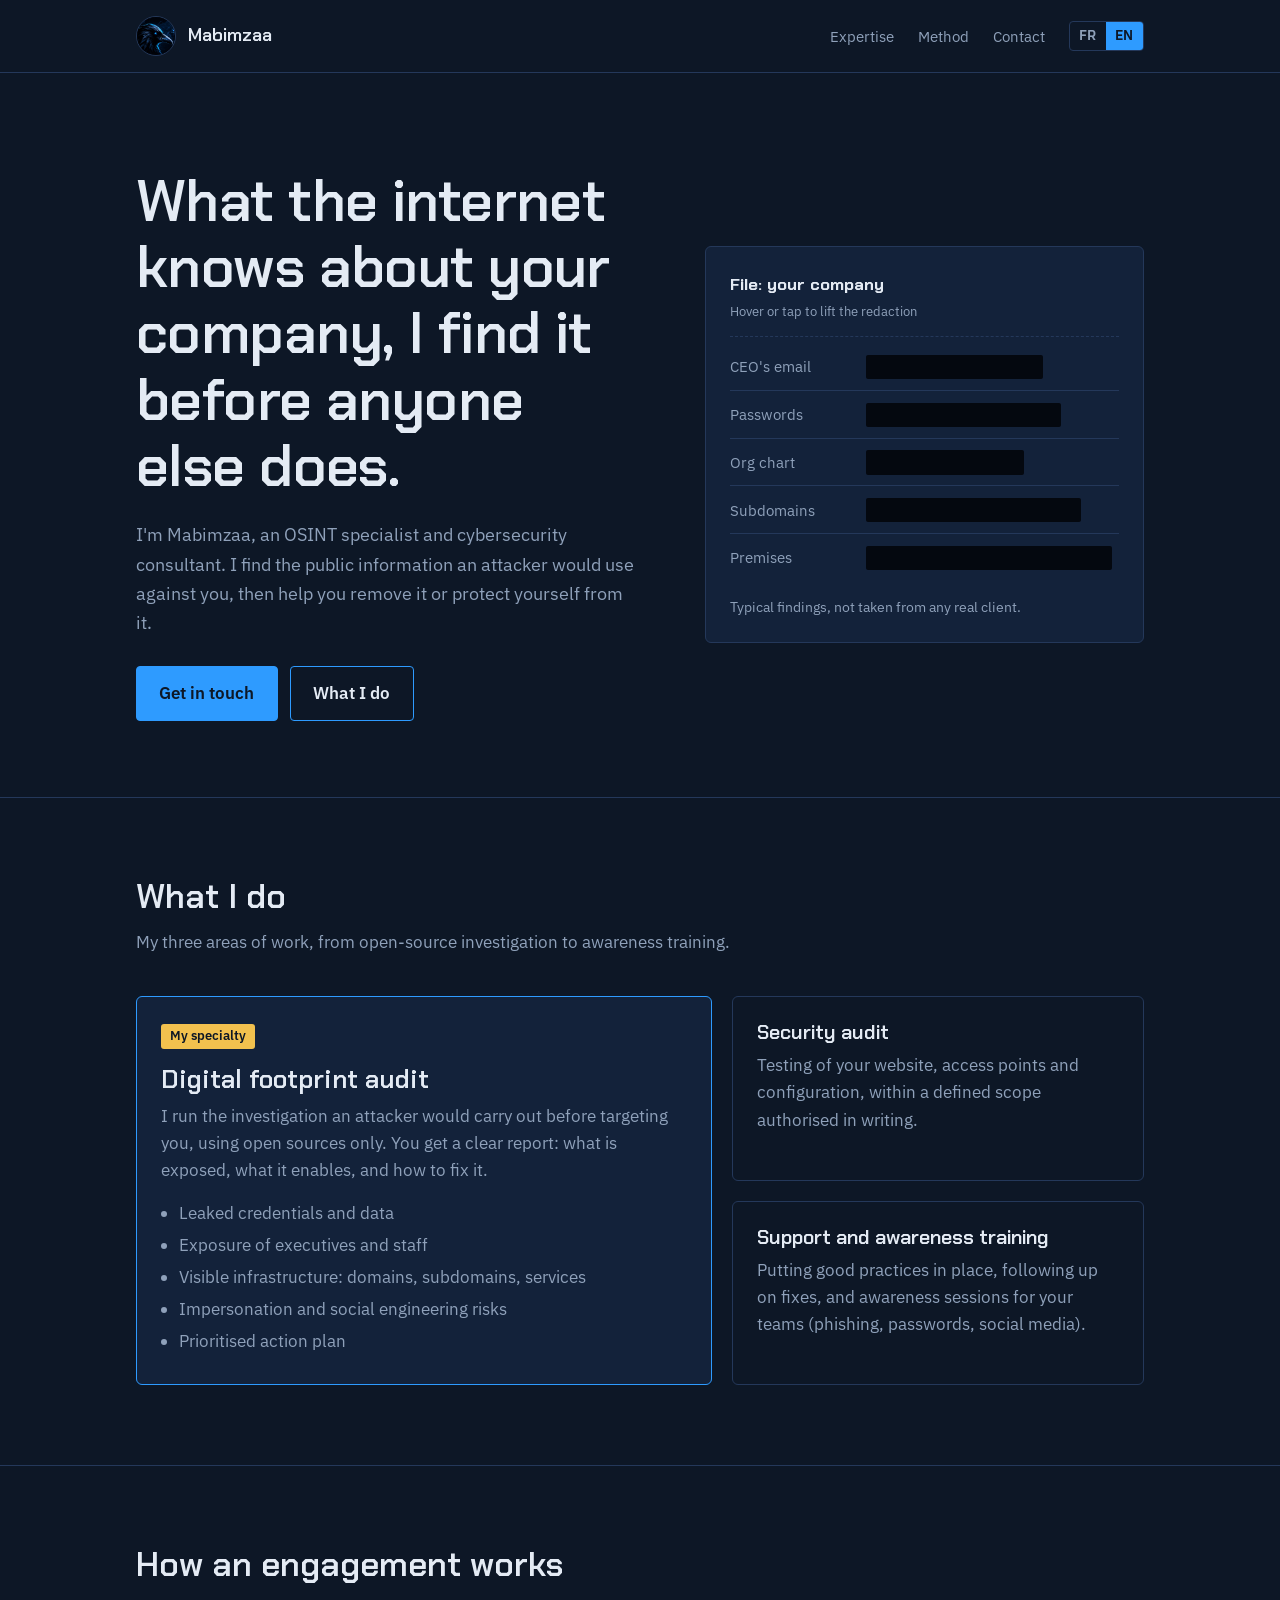
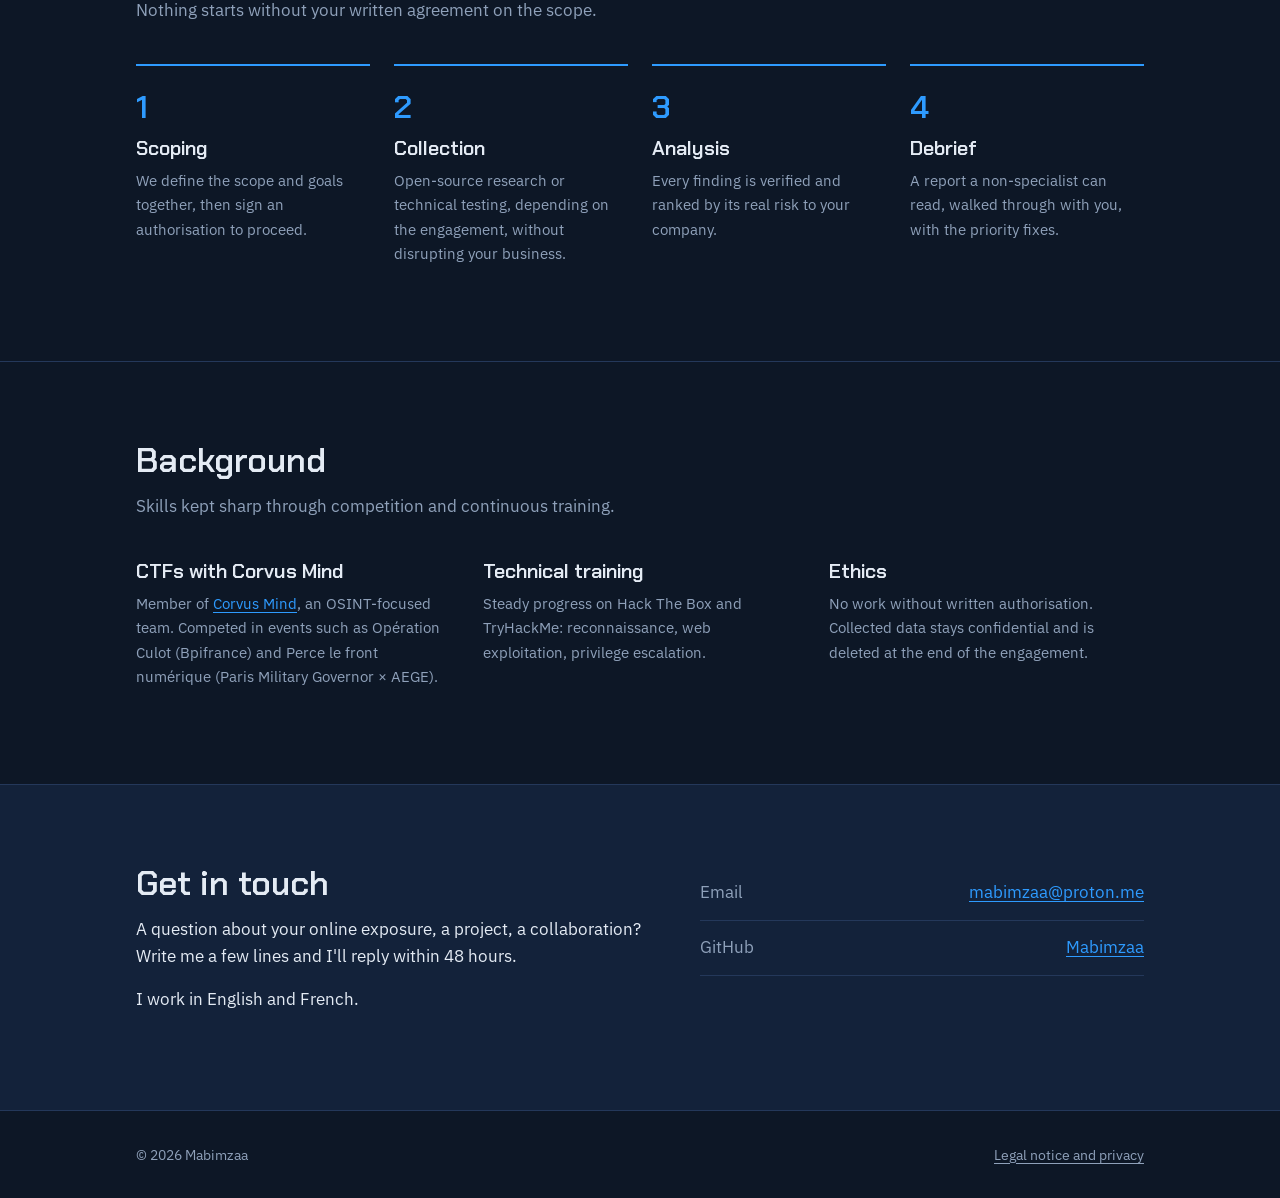
==== en/index.html @ 9abc3581 "Première version du site" ====
<!doctype html>
<html lang="en">
<head>
  <meta charset="utf-8">
  <meta name="viewport" content="width=device-width, initial-scale=1">
  <title>Mabimzaa · OSINT and security audits</title>
  <meta name="description" content="OSINT specialist and cybersecurity consultant: digital footprint audits, security audits and support for small businesses and independent professionals.">

  <link rel="alternate" hreflang="fr" href="https://mabimzaa.github.io/">
  <link rel="alternate" hreflang="en" href="https://mabimzaa.github.io/en/">
  <link rel="alternate" hreflang="x-default" href="https://mabimzaa.github.io/en/">
  <link rel="canonical" href="https://mabimzaa.github.io/en/">

  <meta property="og:title" content="Mabimzaa · OSINT and security audits">
  <meta property="og:description" content="What the internet knows about your company, I find it before anyone else does.">
  <meta property="og:type" content="website">
  <meta property="og:url" content="https://mabimzaa.github.io/en/">
  <meta property="og:image" content="https://mabimzaa.github.io/assets/avatar.jpg">

  <link rel="icon" href="../assets/avatar.jpg">
  <link rel="preconnect" href="https://fonts.googleapis.com">
  <link rel="preconnect" href="https://fonts.gstatic.com" crossorigin>
  <link href="https://fonts.googleapis.com/css2?family=Chakra+Petch:wght@500;600&family=IBM+Plex+Sans:wght@400;500;600&display=swap" rel="stylesheet">
  <link rel="stylesheet" href="../assets/style.css">
</head>
<body>
  <a class="skip" href="#content">Skip to content</a>

  <header class="site-header">
    <div class="wrap">
      <a class="brand" href="./">
        <img src="../assets/avatar.jpg" alt="" width="40" height="40">
        Mabimzaa
      </a>
      <nav class="nav" aria-label="Main navigation">
        <a class="nav-link" href="#services">Expertise</a>
        <a class="nav-link" href="#method">Method</a>
        <a class="nav-link" href="#contact">Contact</a>
        <div class="lang" aria-label="Language">
          <a href="../" hreflang="fr" lang="fr">FR</a>
          <span aria-current="true">EN</span>
        </div>
      </nav>
    </div>
  </header>

  <main id="content">

    <!-- HERO -->
    <section class="hero">
      <div class="wrap">
        <div>
          <h1>What the internet knows about your company, I find it before anyone else does.</h1>
          <p class="lead">I'm Mabimzaa, an OSINT specialist and cybersecurity consultant. I find the public information an attacker would use against you, then help you remove it or protect yourself from it.</p>
          <div class="actions">
            <a class="btn btn-primary" href="#contact">Get in touch</a>
            <a class="btn btn-ghost" href="#services">What I do</a>
          </div>
        </div>

        <aside class="dossier" aria-label="Sample audit findings">
          <div class="dossier-head">
            <strong>File: your company</strong>
            <small>Hover or tap to lift the redaction</small>
          </div>
          <ul>
            <li>
              <span class="k">CEO's email</span>
              <button class="redact" type="button" aria-expanded="false">Listed in an old directory</button>
            </li>
            <li>
              <span class="k">Passwords</span>
              <button class="redact" type="button" aria-expanded="false">Found in 2 public breaches</button>
            </li>
            <li>
              <span class="k">Org chart</span>
              <button class="redact" type="button" aria-expanded="false">Rebuilt from LinkedIn</button>
            </li>
            <li>
              <span class="k">Subdomains</span>
              <button class="redact" type="button" aria-expanded="false">A forgotten test site still online</button>
            </li>
            <li>
              <span class="k">Premises</span>
              <button class="redact" type="button" aria-expanded="false">Badge photographed on Instagram</button>
            </li>
          </ul>
          <p class="dossier-note">Typical findings, not taken from any real client.</p>
        </aside>
      </div>
    </section>

    <!-- SERVICES -->
    <section class="section" id="services">
      <div class="wrap">
        <h2>What I do</h2>
        <p class="section-intro">My three areas of work, from open-source investigation to awareness training.</p>

        <div class="services">
          <article class="service service-main">
            <span class="tag">My specialty</span>
            <h3>Digital footprint audit</h3>
            <p>I run the investigation an attacker would carry out before targeting you, using open sources only. You get a clear report: what is exposed, what it enables, and how to fix it.</p>
            <ul>
              <li>Leaked credentials and data</li>
              <li>Exposure of executives and staff</li>
              <li>Visible infrastructure: domains, subdomains, services</li>
              <li>Impersonation and social engineering risks</li>
              <li>Prioritised action plan</li>
            </ul>
          </article>

          <article class="service">
            <h3>Security audit</h3>
            <p>Testing of your website, access points and configuration, within a defined scope authorised in writing.</p>
          </article>

          <article class="service">
            <h3>Support and awareness training</h3>
            <p>Putting good practices in place, following up on fixes, and awareness sessions for your teams (phishing, passwords, social media).</p>
          </article>
        </div>
      </div>
    </section>

    <!-- METHOD -->
    <section class="section" id="method">
      <div class="wrap">
        <h2>How an engagement works</h2>
        <p class="section-intro">Nothing starts without your written agreement on the scope.</p>

        <ol class="steps">
          <li>
            <h3>Scoping</h3>
            <p>We define the scope and goals together, then sign an authorisation to proceed.</p>
          </li>
          <li>
            <h3>Collection</h3>
            <p>Open-source research or technical testing, depending on the engagement, without disrupting your business.</p>
          </li>
          <li>
            <h3>Analysis</h3>
            <p>Every finding is verified and ranked by its real risk to your company.</p>
          </li>
          <li>
            <h3>Debrief</h3>
            <p>A report a non-specialist can read, walked through with you, with the priority fixes.</p>
          </li>
        </ol>
      </div>
    </section>

    <!-- BACKGROUND -->
    <section class="section" id="background">
      <div class="wrap">
        <h2>Background</h2>
        <p class="section-intro">Skills kept sharp through competition and continuous training.</p>

        <div class="track">
          <div>
            <h3>CTFs with Corvus Mind</h3>
            <p>Member of <a href="https://shsh-commits.github.io/corvusmind/">Corvus Mind</a>, an OSINT-focused team. Competed in events such as Opération Culot (Bpifrance) and Perce le front numérique (Paris Military Governor × AEGE).</p>
          </div>
          <div>
            <h3>Technical training</h3>
            <p>Steady progress on Hack The Box and TryHackMe: reconnaissance, web exploitation, privilege escalation.</p>
          </div>
          <div>
            <h3>Ethics</h3>
            <p>No work without written authorisation. Collected data stays confidential and is deleted at the end of the engagement.</p>
          </div>
        </div>
      </div>
    </section>

    <!-- CONTACT -->
    <section class="section contact" id="contact">
      <div class="wrap">
        <div>
          <h2>Get in touch</h2>
          <p>A question about your online exposure, a project, a collaboration? Write me a few lines and I'll reply within 48 hours.</p>
          <p>I work in English and French.</p>
        </div>
        <ul class="contact-list">
          <li><span>Email</span> <a href="mailto:mabimzaa@proton.me">mabimzaa@proton.me</a></li>
          <li><span>GitHub</span> <a href="https://github.com/Mabimzaa">Mabimzaa</a></li>
        </ul>
      </div>
    </section>

  </main>

  <footer class="site-footer">
    <div class="wrap">
      <span>© <span id="year">2026</span> Mabimzaa</span>
      <a href="legal.html">Legal notice and privacy</a>
    </div>
  </footer>

  <script src="../assets/main.js"></script>
</body>
</html>
---- assets/style.css ----
/* ==========================================================
   Mabimzaa — site perso OSINT & cybersécurité
   Palette reprise de l'avatar (bleu nuit + bleu électrique)
   + un jaune "surligneur" pour ce qui a été trouvé.
   ========================================================== */

:root {
  --ink: #0d1726;          /* fond principal, bleu nuit */
  --ink-2: #13223a;        /* panneaux */
  --line: #24385a;         /* traits, bordures */
  --text: #e4ebf4;         /* texte principal */
  --muted: #8fa1ba;        /* texte secondaire */
  --signal: #2e9bff;       /* bleu électrique (œil du corbeau) */
  --found: #f2c14e;        /* surligneur : ce qui a été trouvé */
  --redact: #04080f;       /* bandes de caviardage */

  --font-display: "Chakra Petch", system-ui, sans-serif;
  --font-body: "IBM Plex Sans", system-ui, sans-serif;

  --wrap: 68rem;
  --gutter: clamp(1rem, 4vw, 2.5rem);
}

*,
*::before,
*::after { box-sizing: border-box; }

html { scroll-behavior: smooth; }

body {
  margin: 0;
  background: var(--ink);
  color: var(--text);
  font-family: var(--font-body);
  font-size: 1.0625rem;
  line-height: 1.6;
  -webkit-font-smoothing: antialiased;
}

img { max-width: 100%; display: block; }

a { color: var(--signal); text-underline-offset: 0.2em; }
a:hover { color: var(--text); }

:focus-visible {
  outline: 2px solid var(--found);
  outline-offset: 3px;
  border-radius: 2px;
}

.skip {
  position: absolute;
  left: -999px;
  top: 0.5rem;
  background: var(--found);
  color: var(--ink);
  padding: 0.5rem 1rem;
  z-index: 10;
}
.skip:focus { left: 0.5rem; }

.wrap {
  max-width: var(--wrap);
  margin: 0 auto;
  padding: 0 var(--gutter);
}

h1, h2, h3 {
  font-family: var(--font-display);
  font-weight: 600;
  line-height: 1.15;
  margin: 0;
}

h2 { font-size: clamp(1.6rem, 3vw, 2.1rem); margin-bottom: 0.75rem; }
h3 { font-size: 1.25rem; margin-bottom: 0.5rem; }

p { margin: 0 0 1rem; max-width: 62ch; }

/* ---------- En-tête ---------- */

.site-header {
  border-bottom: 1px solid var(--line);
}
.site-header .wrap {
  display: flex;
  align-items: center;
  justify-content: space-between;
  gap: 1rem;
  min-height: 4.5rem;
}

.brand {
  display: flex;
  align-items: center;
  gap: 0.75rem;
  color: var(--text);
  text-decoration: none;
  font-family: var(--font-display);
  font-weight: 600;
  font-size: 1.15rem;
}
.brand img {
  width: 2.5rem;
  height: 2.5rem;
  border-radius: 50%;
  object-fit: cover;
  border: 1px solid var(--line);
}

.nav {
  display: flex;
  align-items: center;
  gap: 1.5rem;
  font-size: 0.95rem;
}
.nav a { color: var(--muted); text-decoration: none; }
.nav a:hover { color: var(--text); }

.lang {
  display: flex;
  border: 1px solid var(--line);
  border-radius: 4px;
  overflow: hidden;
}
.lang a,
.lang span {
  padding: 0.2rem 0.6rem;
  font-size: 0.85rem;
  font-weight: 600;
}
.lang span { background: var(--signal); color: var(--ink); }
.lang a { color: var(--muted); }

@media (max-width: 720px) {
  .nav .nav-link { display: none; }
}

/* ---------- Hero ---------- */

.hero {
  padding: clamp(3rem, 8vw, 6rem) 0 clamp(3rem, 6vw, 5rem);
}
.hero .wrap {
  display: grid;
  grid-template-columns: 1.15fr 1fr;
  gap: clamp(2rem, 5vw, 4rem);
  align-items: center;
}

.hero h1 {
  font-size: clamp(2.2rem, 5vw, 3.6rem);
  letter-spacing: -0.01em;
  margin-bottom: 1.25rem;
}

.hero .lead {
  color: var(--muted);
  font-size: 1.15rem;
}

.actions {
  display: flex;
  flex-wrap: wrap;
  gap: 0.75rem;
  margin-top: 1.75rem;
}

.btn {
  display: inline-block;
  padding: 0.8rem 1.4rem;
  border-radius: 4px;
  font-weight: 600;
  text-decoration: none;
  border: 1px solid var(--signal);
}
.btn-primary { background: var(--signal); color: var(--ink); }
.btn-primary:hover { background: var(--text); border-color: var(--text); color: var(--ink); }
.btn-ghost { color: var(--text); }
.btn-ghost:hover { background: var(--ink-2); color: var(--text); }

@media (max-width: 860px) {
  .hero .wrap { grid-template-columns: 1fr; }
}

/* ---------- Le dossier caviardé (élément signature) ---------- */

.dossier {
  background: var(--ink-2);
  border: 1px solid var(--line);
  border-radius: 6px;
  padding: 1.5rem;
  font-size: 0.95rem;
}

.dossier-head {
  display: flex;
  flex-direction: column;
  gap: 0.2rem;
  padding-bottom: 0.9rem;
  margin-bottom: 0.4rem;
  border-bottom: 1px dashed var(--line);
}
.dossier-head strong {
  font-family: var(--font-display);
  font-size: 1.05rem;
}
.dossier-head small { color: var(--muted); }

.dossier ul {
  list-style: none;
  margin: 0;
  padding: 0;
}
.dossier li {
  display: grid;
  grid-template-columns: 0.75fr 1.5fr;
  gap: 1rem;
  align-items: baseline;
  padding: 0.7rem 0;
  border-bottom: 1px solid var(--line);
}
.dossier li:last-child { border-bottom: 0; }
.dossier .k { color: var(--muted); }

/* La bande noire se lève au survol, au focus ou au toucher */
.redact {
  all: unset;
  cursor: pointer;
  position: relative;
  justify-self: start;
  border-radius: 2px;
  color: var(--found);
  line-height: 1.4;
}
.redact::after {
  content: "";
  position: absolute;
  inset: -0.1em -0.25em;
  background: var(--redact);
  border-radius: 2px;
  transform-origin: right;
  transition: transform 0.35s ease;
}
.redact:hover::after,
.redact:focus-visible::after,
.redact.is-open::after {
  transform: scaleX(0);
}
.redact:focus-visible { outline: 2px solid var(--found); outline-offset: 4px; }

.dossier-note {
  margin: 1rem 0 0;
  font-size: 0.85rem;
  color: var(--muted);
}

@media (max-width: 520px) {
  .dossier li { grid-template-columns: 1fr; gap: 0.25rem; }
}

/* ---------- Sections ---------- */

.section {
  padding: clamp(3rem, 7vw, 5rem) 0;
  border-top: 1px solid var(--line);
}
.section-intro { color: var(--muted); margin-bottom: 2.5rem; }

/* Services : l'audit OSINT en vedette, les deux autres à côté */
.services {
  display: grid;
  grid-template-columns: 1.4fr 1fr;
  grid-template-rows: auto auto;
  gap: 1.25rem;
}
.service {
  padding: 1.5rem;
  border: 1px solid var(--line);
  border-radius: 6px;
}
.service ul {
  margin: 0.75rem 0 0;
  padding-left: 1.1rem;
  color: var(--muted);
}
.service li { margin-bottom: 0.3rem; }
.service p { color: var(--muted); }

.service-main {
  grid-row: span 2;
  background: var(--ink-2);
  border-color: var(--signal);
}
.service-main h3 { font-size: 1.6rem; }
.service-main .tag {
  display: inline-block;
  font-size: 0.8rem;
  font-weight: 600;
  color: var(--ink);
  background: var(--found);
  padding: 0.15rem 0.55rem;
  border-radius: 3px;
  margin-bottom: 1rem;
}

@media (max-width: 860px) {
  .services { grid-template-columns: 1fr; }
  .service-main { grid-row: auto; }
}

/* Méthode : une vraie séquence, donc numérotée */
.steps {
  list-style: none;
  margin: 0;
  padding: 0;
  display: grid;
  grid-template-columns: repeat(4, 1fr);
  gap: 1.5rem;
  counter-reset: step;
}
.steps li {
  counter-increment: step;
  border-top: 2px solid var(--signal);
  padding-top: 1rem;
}
.steps li::before {
  content: counter(step);
  font-family: var(--font-display);
  font-size: 2rem;
  font-weight: 600;
  color: var(--signal);
  display: block;
  margin-bottom: 0.25rem;
}
.steps p { color: var(--muted); font-size: 0.95rem; }

@media (max-width: 860px) {
  .steps { grid-template-columns: 1fr 1fr; }
}
@media (max-width: 520px) {
  .steps { grid-template-columns: 1fr; }
}

/* Parcours */
.track {
  display: grid;
  grid-template-columns: repeat(3, 1fr);
  gap: 2rem;
}
.track h3 { color: var(--text); }
.track p { color: var(--muted); font-size: 0.95rem; }

@media (max-width: 860px) {
  .track { grid-template-columns: 1fr; }
}

/* Contact */
.contact {
  background: var(--ink-2);
}
.contact .wrap {
  display: grid;
  grid-template-columns: 1.2fr 1fr;
  gap: 2rem;
  align-items: start;
}
.contact-list {
  list-style: none;
  margin: 0;
  padding: 0;
}
.contact-list li {
  padding: 0.85rem 0;
  border-bottom: 1px solid var(--line);
  display: flex;
  justify-content: space-between;
  gap: 1rem;
  flex-wrap: wrap;
}
.contact-list span { color: var(--muted); }

@media (max-width: 860px) {
  .contact .wrap { grid-template-columns: 1fr; }
}

/* ---------- Pied de page ---------- */

.site-footer {
  border-top: 1px solid var(--line);
  padding: 2rem 0;
  font-size: 0.9rem;
  color: var(--muted);
}
.site-footer .wrap {
  display: flex;
  justify-content: space-between;
  gap: 1rem;
  flex-wrap: wrap;
}
.site-footer a { color: var(--muted); }
.site-footer a:hover { color: var(--text); }

/* ---------- Pages texte (mentions légales) ---------- */

.legal {
  padding: clamp(3rem, 6vw, 4.5rem) 0;
}
.legal h1 { font-size: clamp(2rem, 4vw, 2.6rem); margin-bottom: 2rem; }
.legal h2 { font-size: 1.3rem; margin: 2.25rem 0 0.6rem; }
.legal p, .legal li { color: var(--muted); }
.legal .todo {
  color: var(--found);
  font-weight: 600;
}

/* ---------- Accessibilité ---------- */

@media (prefers-reduced-motion: reduce) {
  html { scroll-behavior: auto; }
  .redact::after { transition: none; }
}
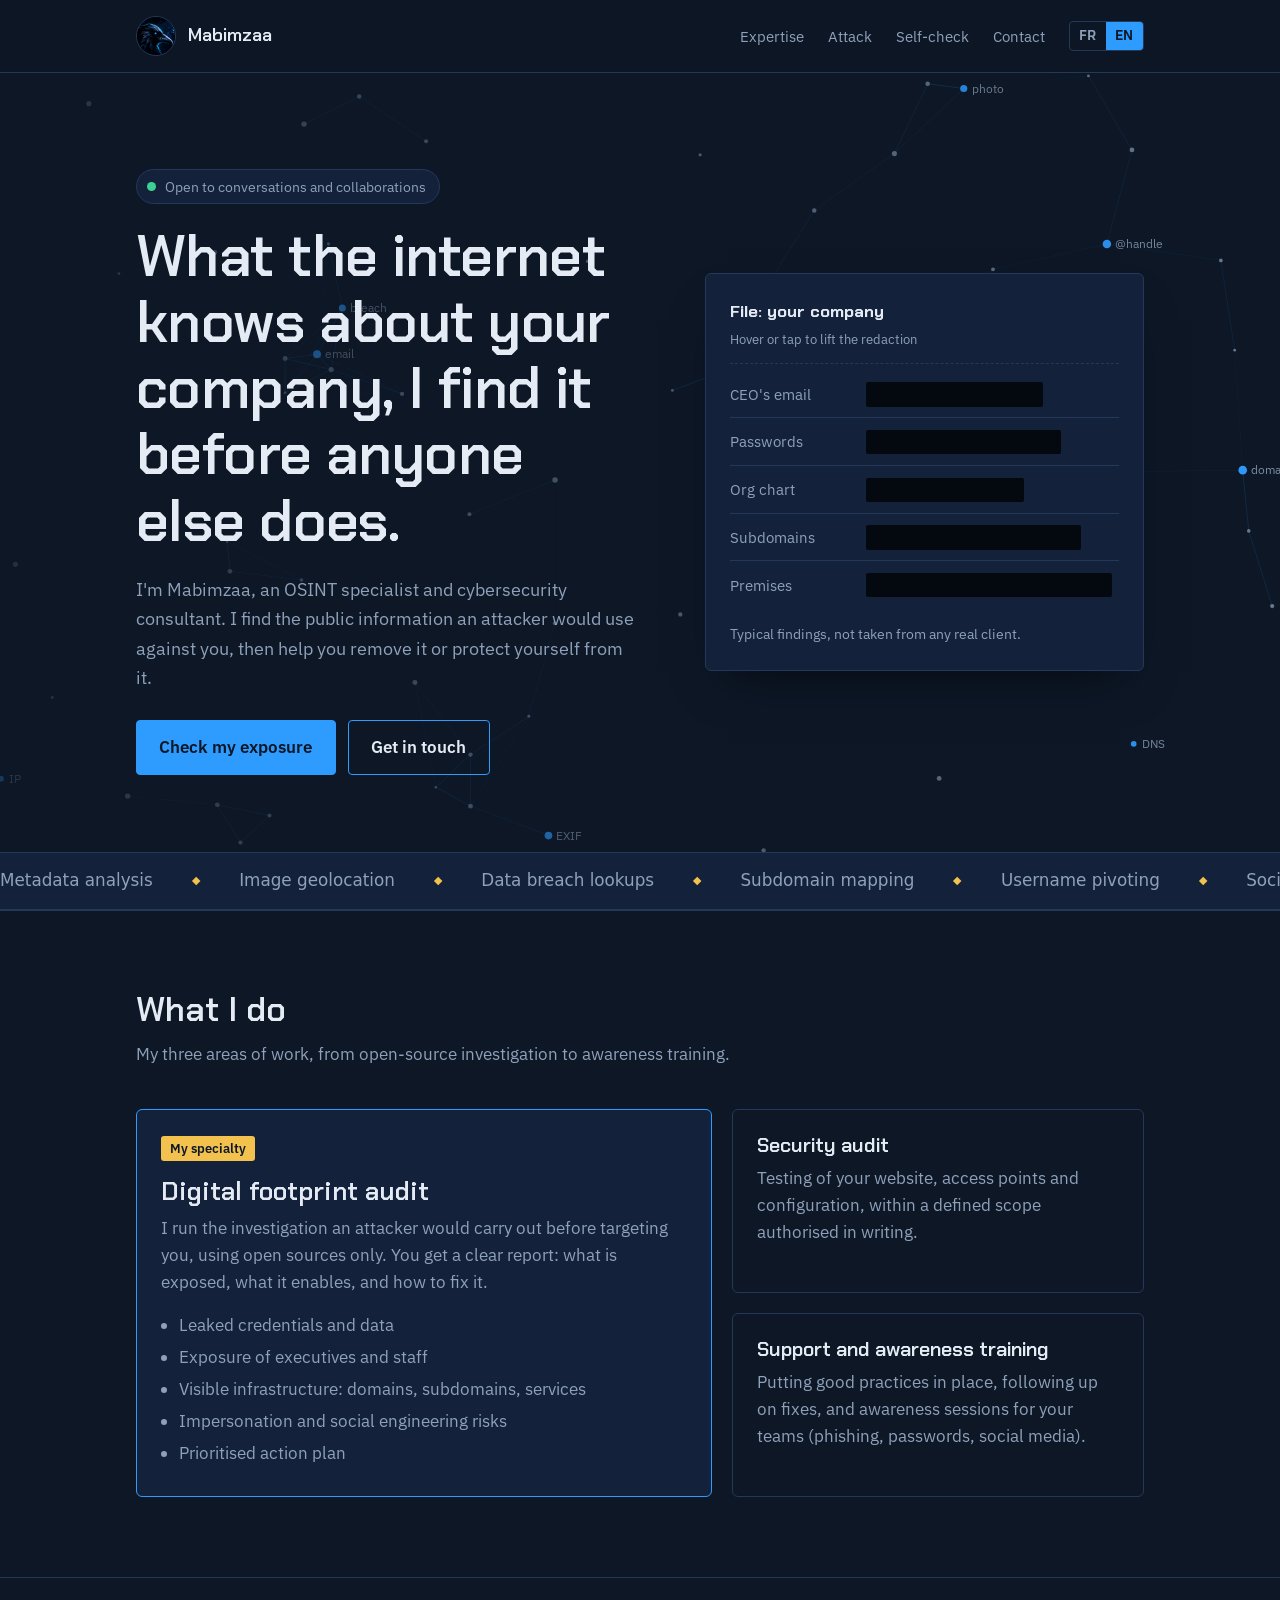
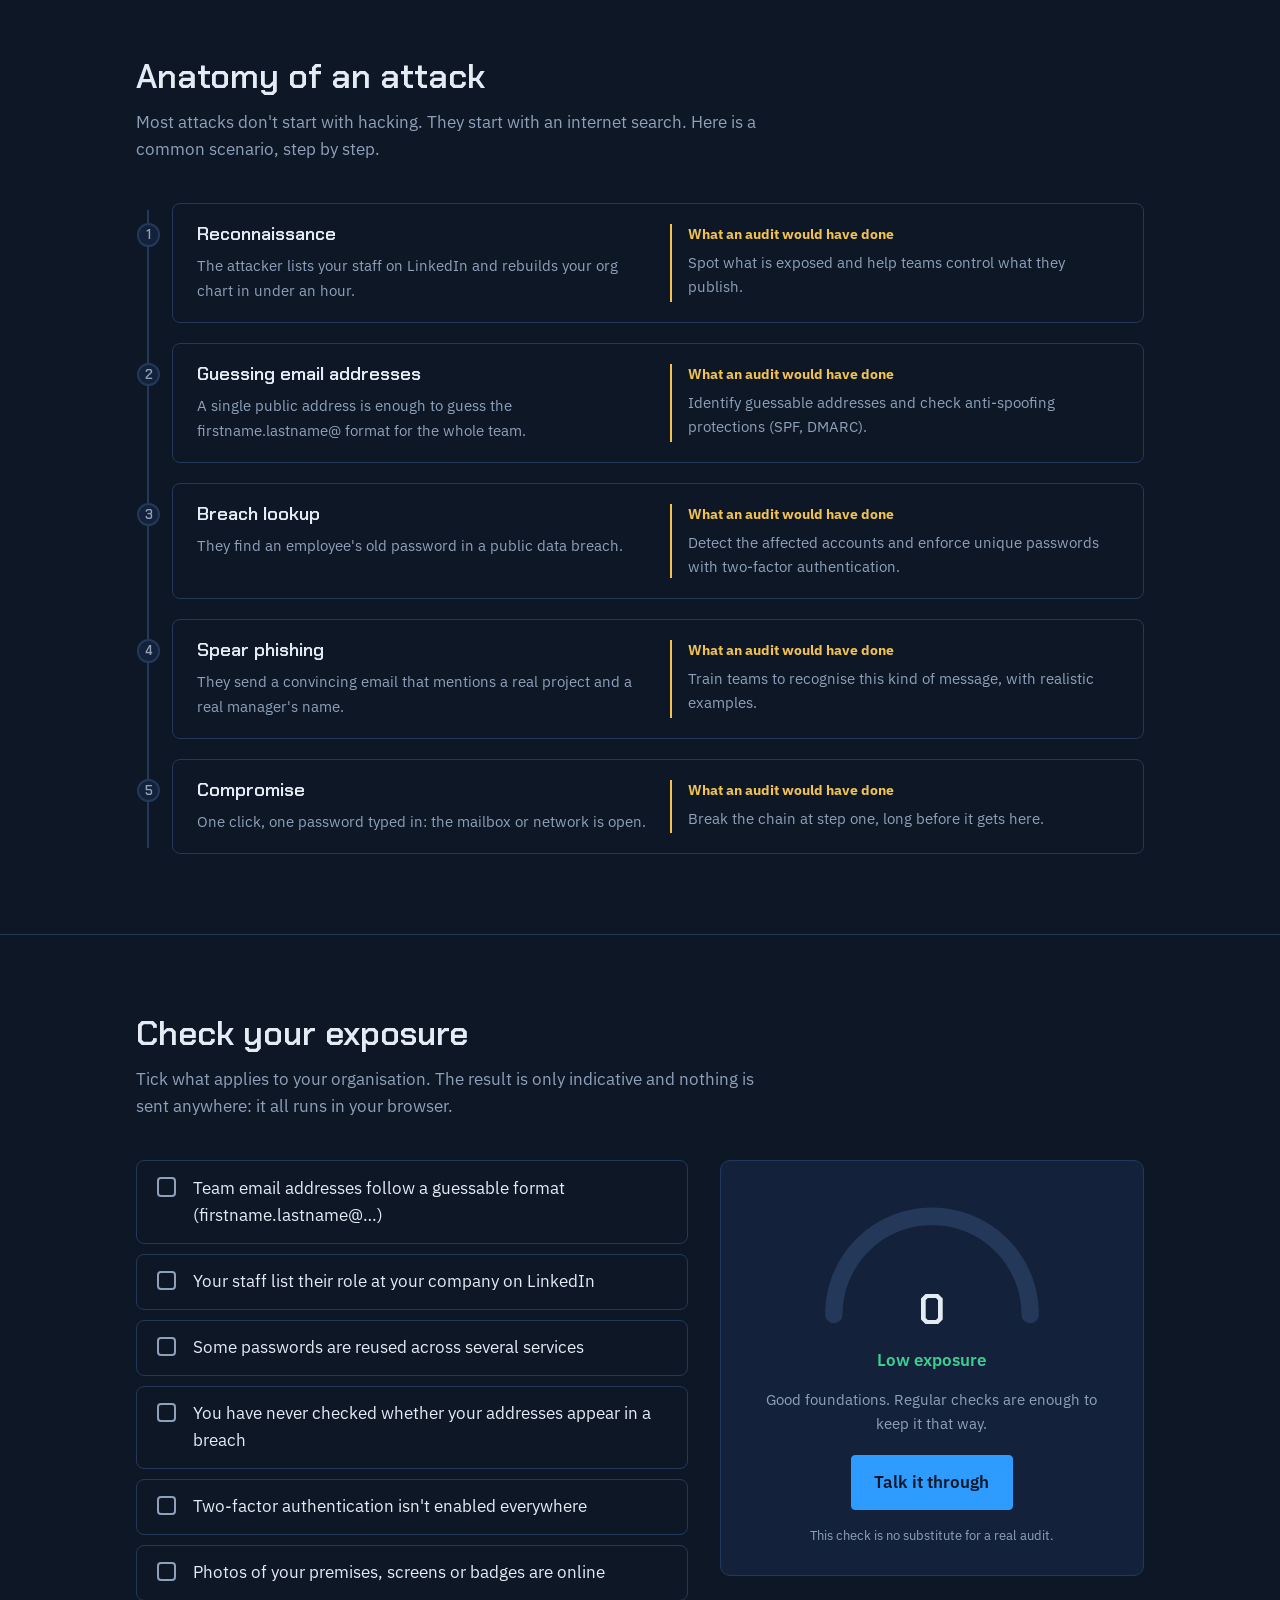
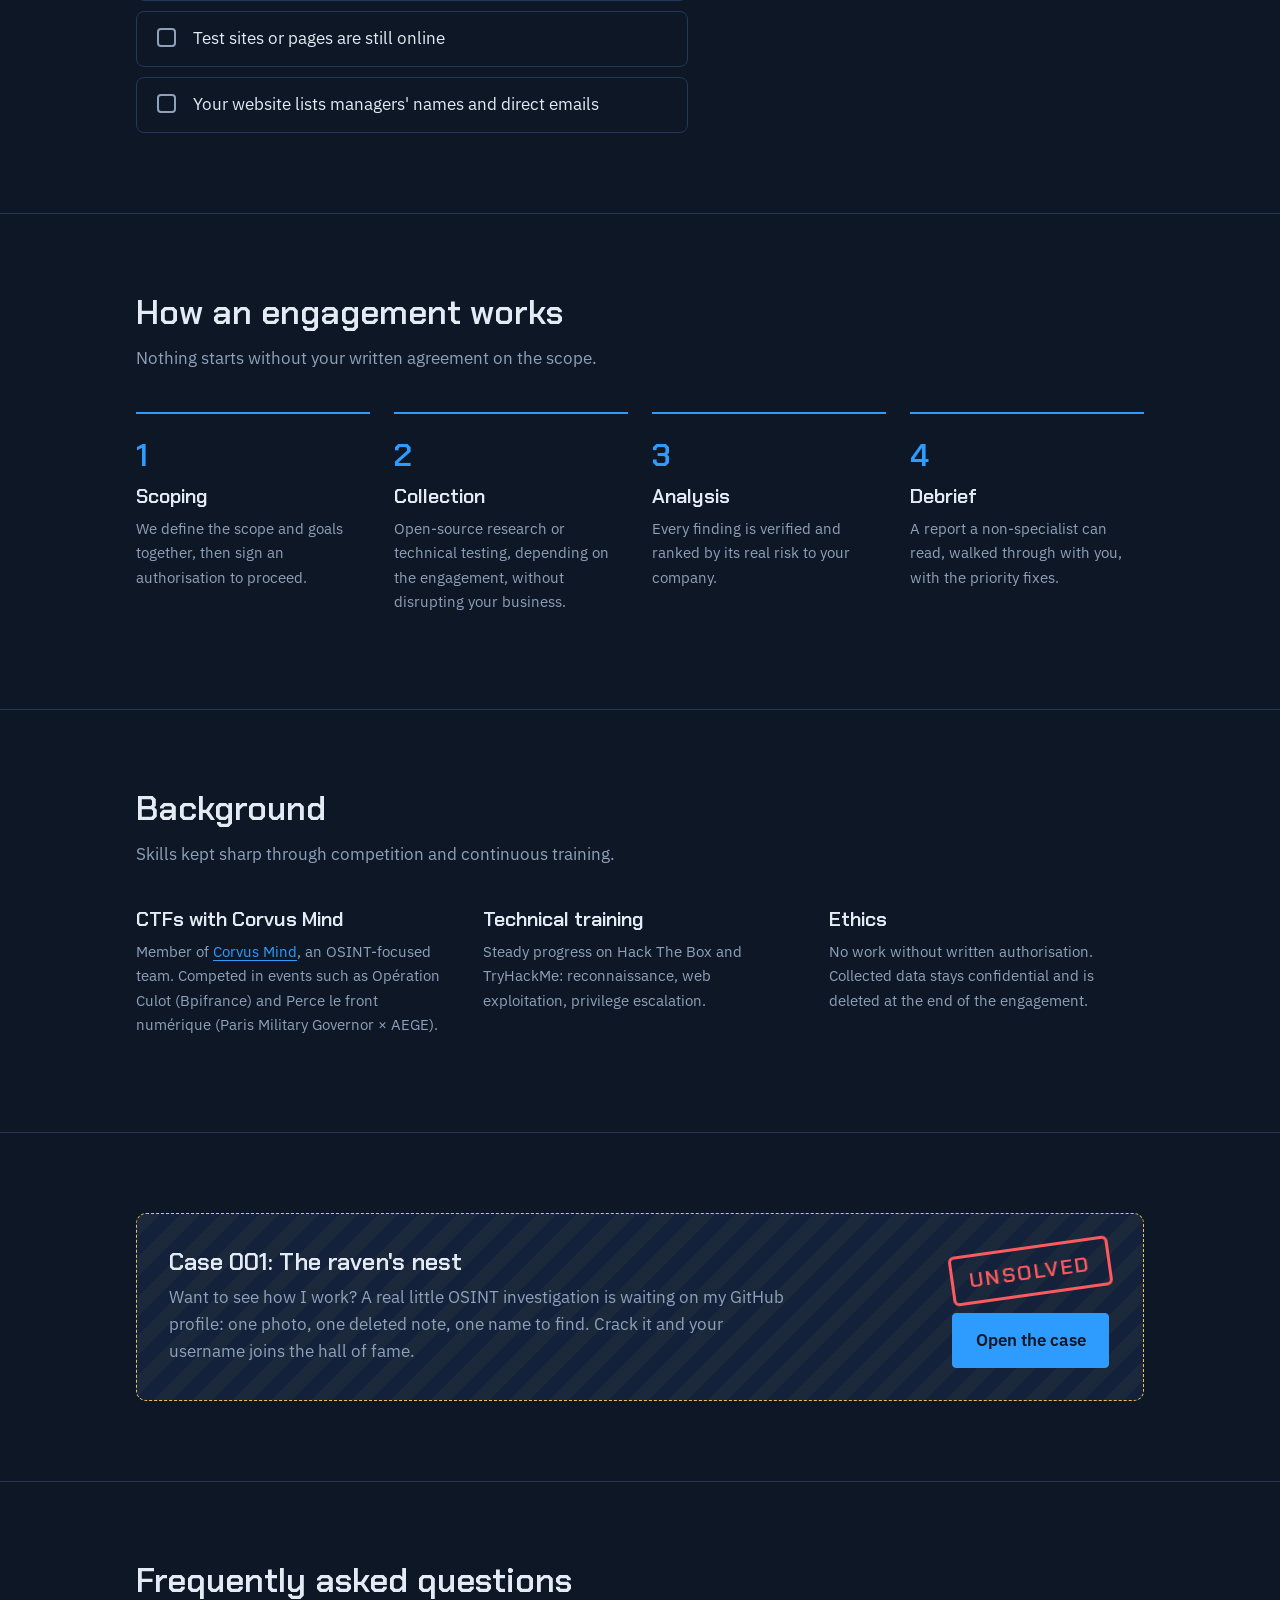
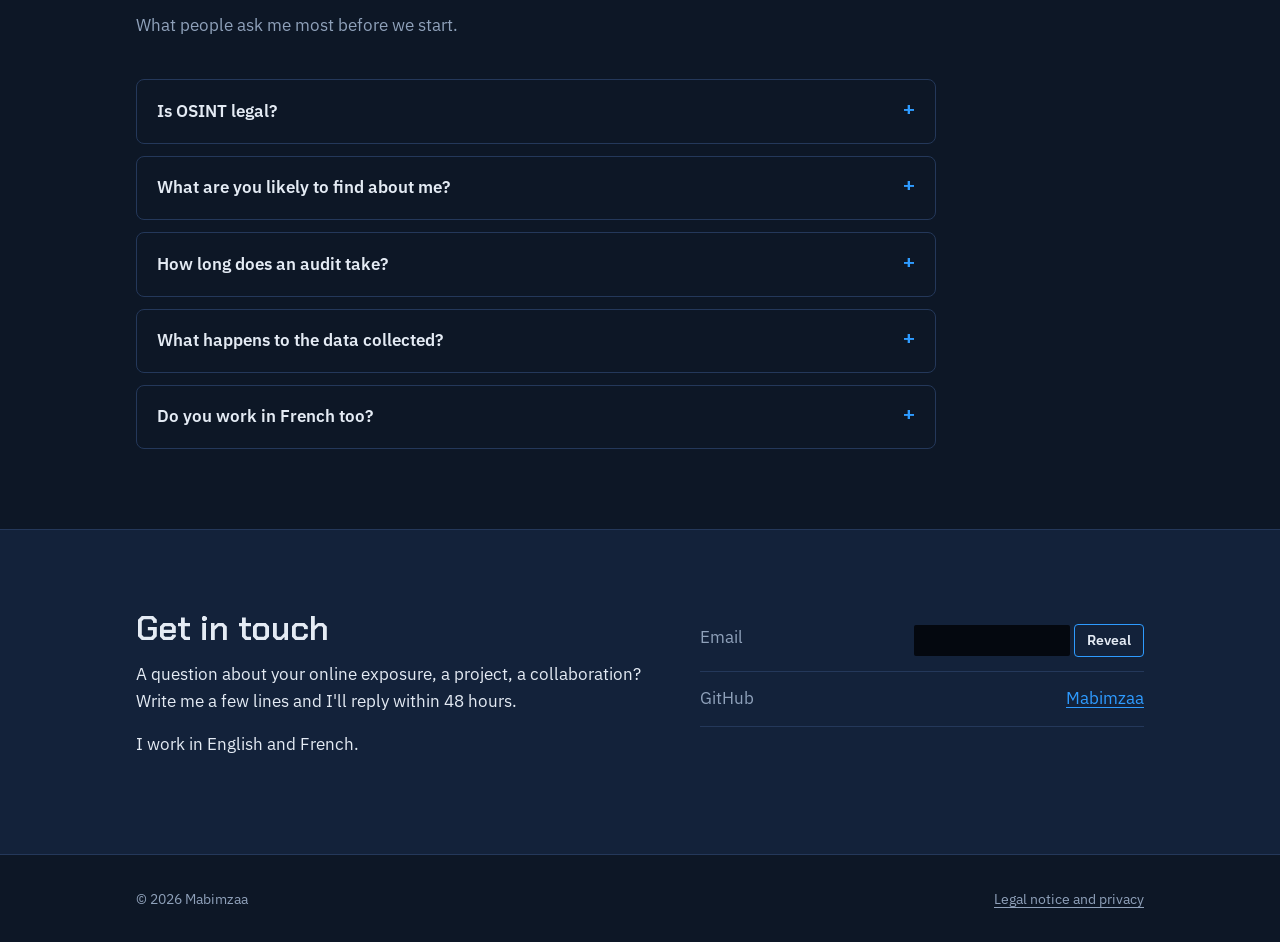
==== commit 2e09a029: "Site v2: new sections and effects" ====
--- a/en/index.html
+++ b/en/index.html
@@ -4,7 +4,7 @@
   <meta charset="utf-8">
   <meta name="viewport" content="width=device-width, initial-scale=1">
   <title>Mabimzaa · OSINT and security audits</title>
-  <meta name="description" content="OSINT specialist and cybersecurity consultant: digital footprint audits, security audits and support for small businesses and independent professionals.">
+  <meta name="description" content="OSINT specialist and cybersecurity consultant: digital footprint audits, security testing and awareness training for small businesses and independent professionals.">
 
   <link rel="alternate" hreflang="fr" href="https://mabimzaa.github.io/">
   <link rel="alternate" hreflang="en" href="https://mabimzaa.github.io/en/">
@@ -24,6 +24,7 @@
   <link rel="stylesheet" href="../assets/style.css">
 </head>
 <body>
+  <div class="progress" aria-hidden="true"></div>
   <a class="skip" href="#content">Skip to content</a>
 
   <header class="site-header">
@@ -34,7 +35,8 @@
       </a>
       <nav class="nav" aria-label="Main navigation">
         <a class="nav-link" href="#services">Expertise</a>
-        <a class="nav-link" href="#method">Method</a>
+        <a class="nav-link" href="#attack">Attack</a>
+        <a class="nav-link" href="#test">Self-check</a>
         <a class="nav-link" href="#contact">Contact</a>
         <div class="lang" aria-label="Language">
           <a href="../" hreflang="fr" lang="fr">FR</a>
@@ -48,13 +50,15 @@
 
     <!-- HERO -->
     <section class="hero">
+      <canvas class="graph" aria-hidden="true" data-labels="@handle|email|domain|photo|LinkedIn|DNS|breach|IP|EXIF"></canvas>
       <div class="wrap">
         <div>
-          <h1>What the internet knows about your company, I find it before anyone else does.</h1>
+          <p class="status"><i aria-hidden="true"></i>Open to conversations and collaborations</p>
+          <h1 data-scramble>What the internet knows about your company, I find it before anyone else does.</h1>
           <p class="lead">I'm Mabimzaa, an OSINT specialist and cybersecurity consultant. I find the public information an attacker would use against you, then help you remove it or protect yourself from it.</p>
           <div class="actions">
-            <a class="btn btn-primary" href="#contact">Get in touch</a>
-            <a class="btn btn-ghost" href="#services">What I do</a>
+            <a class="btn btn-primary" href="#test">Check my exposure</a>
+            <a class="btn btn-ghost" href="#contact">Get in touch</a>
           </div>
         </div>
 
@@ -90,14 +94,22 @@
       </div>
     </section>
 
+    <!-- TECHNIQUES -->
+    <div class="ticker" aria-label="OSINT techniques">
+      <div class="ticker-track">
+        <span>Metadata analysis</span><span>Image geolocation</span><span>Data breach lookups</span><span>Subdomain mapping</span><span>Username pivoting</span><span>Social media analysis</span><span>DNS history</span><span>Web archives</span><span>Reverse image search</span>
+        <span aria-hidden="true">Metadata analysis</span><span aria-hidden="true">Image geolocation</span><span aria-hidden="true">Data breach lookups</span><span aria-hidden="true">Subdomain mapping</span><span aria-hidden="true">Username pivoting</span><span aria-hidden="true">Social media analysis</span><span aria-hidden="true">DNS history</span><span aria-hidden="true">Web archives</span><span aria-hidden="true">Reverse image search</span>
+      </div>
+    </div>
+
     <!-- SERVICES -->
     <section class="section" id="services">
       <div class="wrap">
-        <h2>What I do</h2>
-        <p class="section-intro">My three areas of work, from open-source investigation to awareness training.</p>
+        <h2 class="reveal">What I do</h2>
+        <p class="section-intro reveal">My three areas of work, from open-source investigation to awareness training.</p>
 
         <div class="services">
-          <article class="service service-main">
+          <article class="service service-main glow reveal">
             <span class="tag">My specialty</span>
             <h3>Digital footprint audit</h3>
             <p>I run the investigation an attacker would carry out before targeting you, using open sources only. You get a clear report: what is exposed, what it enables, and how to fix it.</p>
@@ -110,12 +122,12 @@
             </ul>
           </article>
 
-          <article class="service">
+          <article class="service glow reveal">
             <h3>Security audit</h3>
             <p>Testing of your website, access points and configuration, within a defined scope authorised in writing.</p>
           </article>
 
-          <article class="service">
+          <article class="service glow reveal">
             <h3>Support and awareness training</h3>
             <p>Putting good practices in place, following up on fixes, and awareness sessions for your teams (phishing, passwords, social media).</p>
           </article>
@@ -123,26 +135,111 @@
       </div>
     </section>
 
-    <!-- METHOD -->
+    <!-- ANATOMIE D'UNE ATTAQUE -->
+    <section class="section" id="attack">
+      <div class="wrap">
+        <h2 class="reveal">Anatomy of an attack</h2>
+        <p class="section-intro reveal">Most attacks don't start with hacking. They start with an internet search. Here is a common scenario, step by step.</p>
+
+        <ol class="attack">
+          <li>
+            <div>
+              <h3>Reconnaissance</h3>
+              <p>The attacker lists your staff on LinkedIn and rebuilds your org chart in under an hour.</p>
+            </div>
+            <div class="fix"><strong>What an audit would have done</strong><p>Spot what is exposed and help teams control what they publish.</p></div>
+          </li>
+          <li>
+            <div>
+              <h3>Guessing email addresses</h3>
+              <p>A single public address is enough to guess the firstname.lastname@ format for the whole team.</p>
+            </div>
+            <div class="fix"><strong>What an audit would have done</strong><p>Identify guessable addresses and check anti-spoofing protections (SPF, DMARC).</p></div>
+          </li>
+          <li>
+            <div>
+              <h3>Breach lookup</h3>
+              <p>They find an employee's old password in a public data breach.</p>
+            </div>
+            <div class="fix"><strong>What an audit would have done</strong><p>Detect the affected accounts and enforce unique passwords with two-factor authentication.</p></div>
+          </li>
+          <li>
+            <div>
+              <h3>Spear phishing</h3>
+              <p>They send a convincing email that mentions a real project and a real manager's name.</p>
+            </div>
+            <div class="fix"><strong>What an audit would have done</strong><p>Train teams to recognise this kind of message, with realistic examples.</p></div>
+          </li>
+          <li>
+            <div>
+              <h3>Compromise</h3>
+              <p>One click, one password typed in: the mailbox or network is open.</p>
+            </div>
+            <div class="fix"><strong>What an audit would have done</strong><p>Break the chain at step one, long before it gets here.</p></div>
+          </li>
+        </ol>
+      </div>
+    </section>
+
+    <!-- TEST D'EXPOSITION -->
+    <section class="section" id="test">
+      <div class="wrap">
+        <h2 class="reveal">Check your exposure</h2>
+        <p class="section-intro reveal">Tick what applies to your organisation. The result is only indicative and nothing is sent anywhere: it all runs in your browser.</p>
+
+        <div class="exposure" data-exposure data-levels='[
+          {"max":20,"label":"Low exposure","color":"#3ccf91","advice":"Good foundations. Regular checks are enough to keep it that way."},
+          {"max":50,"label":"Moderate exposure","color":"#f2c14e","advice":"A few entry points exist. They are often easy to fix."},
+          {"max":75,"label":"High exposure","color":"#ff8a3d","advice":"An attacker would have enough to build a convincing scenario against you."},
+          {"max":100,"label":"Critical exposure","color":"#ff5a5f","advice":"Several steps of the attack described above are already within reach."}
+        ]'>
+          <fieldset class="checks">
+            <legend class="sr-only">Exposure factors</legend>
+            <label class="check"><input type="checkbox" value="2"><span>Team email addresses follow a guessable format (firstname.lastname@…)</span></label>
+            <label class="check"><input type="checkbox" value="2"><span>Your staff list their role at your company on LinkedIn</span></label>
+            <label class="check"><input type="checkbox" value="3"><span>Some passwords are reused across several services</span></label>
+            <label class="check"><input type="checkbox" value="3"><span>You have never checked whether your addresses appear in a breach</span></label>
+            <label class="check"><input type="checkbox" value="3"><span>Two-factor authentication isn't enabled everywhere</span></label>
+            <label class="check"><input type="checkbox" value="2"><span>Photos of your premises, screens or badges are online</span></label>
+            <label class="check"><input type="checkbox" value="2"><span>Test sites or pages are still online</span></label>
+            <label class="check"><input type="checkbox" value="1"><span>Your website lists managers' names and direct emails</span></label>
+          </fieldset>
+
+          <div class="meter" aria-live="polite">
+            <svg viewBox="0 0 220 130" aria-hidden="true">
+              <path class="track-arc" d="M20 115 A90 90 0 0 1 200 115" fill="none" stroke-width="16" stroke-linecap="round"/>
+              <path class="val-arc" d="M20 115 A90 90 0 0 1 200 115" fill="none" stroke="#3ccf91" stroke-width="16" stroke-linecap="round"/>
+            </svg>
+            <div class="meter-score">0</div>
+            <p class="meter-level">Low exposure</p>
+            <p class="meter-advice">Tick the items that apply to you.</p>
+            <a class="btn btn-primary" href="#contact">Talk it through</a>
+            <small>This check is no substitute for a real audit.</small>
+          </div>
+        </div>
+      </div>
+    </section>
+
+    <!-- METHODE -->
     <section class="section" id="method">
       <div class="wrap">
-        <h2>How an engagement works</h2>
-        <p class="section-intro">Nothing starts without your written agreement on the scope.</p>
+        <h2 class="reveal">How an engagement works</h2>
+        <p class="section-intro reveal">Nothing starts without your written agreement on the scope.</p>
 
         <ol class="steps">
-          <li>
+          <li class="reveal">
             <h3>Scoping</h3>
             <p>We define the scope and goals together, then sign an authorisation to proceed.</p>
           </li>
-          <li>
+          <li class="reveal">
             <h3>Collection</h3>
             <p>Open-source research or technical testing, depending on the engagement, without disrupting your business.</p>
           </li>
-          <li>
+          <li class="reveal">
             <h3>Analysis</h3>
             <p>Every finding is verified and ranked by its real risk to your company.</p>
           </li>
-          <li>
+          <li class="reveal">
             <h3>Debrief</h3>
             <p>A report a non-specialist can read, walked through with you, with the priority fixes.</p>
           </li>
@@ -150,25 +247,71 @@
       </div>
     </section>
 
-    <!-- BACKGROUND -->
+    <!-- PARCOURS -->
     <section class="section" id="background">
       <div class="wrap">
-        <h2>Background</h2>
-        <p class="section-intro">Skills kept sharp through competition and continuous training.</p>
+        <h2 class="reveal">Background</h2>
+        <p class="section-intro reveal">Skills kept sharp through competition and continuous training.</p>
 
         <div class="track">
-          <div>
+          <div class="reveal">
             <h3>CTFs with Corvus Mind</h3>
             <p>Member of <a href="https://shsh-commits.github.io/corvusmind/">Corvus Mind</a>, an OSINT-focused team. Competed in events such as Opération Culot (Bpifrance) and Perce le front numérique (Paris Military Governor × AEGE).</p>
           </div>
-          <div>
+          <div class="reveal">
             <h3>Technical training</h3>
             <p>Steady progress on Hack The Box and TryHackMe: reconnaissance, web exploitation, privilege escalation.</p>
           </div>
-          <div>
+          <div class="reveal">
             <h3>Ethics</h3>
             <p>No work without written authorisation. Collected data stays confidential and is deleted at the end of the engagement.</p>
           </div>
+        </div>
+      </div>
+    </section>
+
+    <!-- DEFI -->
+    <section class="section" id="challenge">
+      <div class="wrap">
+        <div class="challenge reveal">
+          <div>
+            <h3>Case 001: The raven's nest</h3>
+            <p>Want to see how I work? A real little OSINT investigation is waiting on my GitHub profile: one photo, one deleted note, one name to find. Crack it and your username joins the hall of fame.</p>
+          </div>
+          <div class="challenge-cta">
+            <span class="stamp">UNSOLVED</span><br>
+            <a class="btn btn-primary" href="https://github.com/Mabimzaa">Open the case</a>
+          </div>
+        </div>
+      </div>
+    </section>
+
+    <!-- FAQ -->
+    <section class="section" id="faq">
+      <div class="wrap">
+        <h2 class="reveal">Frequently asked questions</h2>
+        <p class="section-intro reveal">What people ask me most before we start.</p>
+        <div class="faq">
+          <details class="reveal">
+            <summary>Is OSINT legal?</summary>
+            <p>Yes, as long as it sticks to publicly available information and respects data protection law (GDPR). I never access a system without authorisation and never bypass any protection.</p>
+          </details>
+          <details class="reveal">
+            <summary>What are you likely to find about me?</summary>
+            <p>It depends on your exposure. Most often: email addresses, accounts in old breaches, information about your teams and part of your technical infrastructure.</p>
+          </details>
+          <details class="reveal">
+            <summary>How long does an audit take?</summary>
+            <p>It depends on the scope. We define it together at the start, and you know the timeline before work begins.</p>
+          </details>
+          <details class="reveal">
+            <summary>What happens to the data collected?</summary>
+            <p>It is used only for the report, kept confidential and deleted at the end of the engagement.</p>
+          </details>
+          <details class="reveal">
+            <summary>Do you work in French too?</summary>
+            <p>Yes. Conversations and reports can be in English or French.</p>
+          </details>
         </div>
       </div>
     </section>
@@ -182,7 +325,15 @@
           <p>I work in English and French.</p>
         </div>
         <ul class="contact-list">
-          <li><span>Email</span> <a href="mailto:mabimzaa@proton.me">mabimzaa@proton.me</a></li>
+          <li>
+            <span>Email</span>
+            <span class="mail" data-mail data-u="YWF6bWliYW0=" data-d="cHJvdG9uLm1l">
+              <span class="mail-value is-hidden">hidden from bots</span>
+              <button class="mini-btn" type="button" data-reveal hidden>Reveal</button>
+              <button class="mini-btn" type="button" data-copy data-label="Copy" data-done="Copied" hidden>Copy</button>
+              <noscript>Enable JavaScript to show the address, or reach me through GitHub.</noscript>
+            </span>
+          </li>
           <li><span>GitHub</span> <a href="https://github.com/Mabimzaa">Mabimzaa</a></li>
         </ul>
       </div>
--- a/assets/style.css
+++ b/assets/style.css
@@ -420,3 +420,344 @@
   html { scroll-behavior: auto; }
   .redact::after { transition: none; }
 }
+
+/* ==========================================================
+   V2 : contenu enrichi et effets
+   ========================================================== */
+
+/* Barre de progression de lecture */
+.progress {
+  position: fixed;
+  top: 0; left: 0;
+  height: 3px;
+  width: 100%;
+  background: var(--signal);
+  transform-origin: left;
+  transform: scaleX(var(--p, 0));
+  z-index: 20;
+  pointer-events: none;
+}
+
+.site-header {
+  position: sticky;
+  top: 0;
+  z-index: 15;
+  background: color-mix(in srgb, var(--ink) 88%, transparent);
+  backdrop-filter: blur(8px);
+}
+
+/* Hero : graphe de liens en fond */
+.hero { position: relative; overflow: hidden; }
+.hero .wrap { position: relative; z-index: 1; }
+.graph {
+  position: absolute;
+  inset: 0;
+  width: 100%;
+  height: 100%;
+  z-index: 0;
+  -webkit-mask-image: linear-gradient(90deg, rgba(0,0,0,.25) 0%, rgba(0,0,0,.6) 45%, #000 100%);
+          mask-image: linear-gradient(90deg, rgba(0,0,0,.25) 0%, rgba(0,0,0,.6) 45%, #000 100%);
+}
+.hero h1 { min-height: 2.3em; }
+.hero h1 .scr { color: var(--signal); }
+
+.status {
+  display: inline-flex;
+  align-items: center;
+  gap: .55rem;
+  font-size: .9rem;
+  color: var(--muted);
+  margin-bottom: 1.25rem;
+  padding: .3rem .8rem .3rem .65rem;
+  border: 1px solid var(--line);
+  border-radius: 999px;
+  background: var(--ink-2);
+}
+.status i {
+  width: .55rem; height: .55rem;
+  border-radius: 50%;
+  background: #3ccf91;
+  box-shadow: 0 0 0 0 rgba(60,207,145,.6);
+  animation: ping 2s infinite;
+}
+@keyframes ping { 70% { box-shadow: 0 0 0 .55rem rgba(60,207,145,0); } 100% { box-shadow: 0 0 0 0 rgba(60,207,145,0); } }
+
+.dossier { box-shadow: 0 1.5rem 3rem -1.5rem rgba(0,0,0,.6); }
+
+/* Bandeau défilant des techniques */
+.ticker {
+  border-top: 1px solid var(--line);
+  border-bottom: 1px solid var(--line);
+  background: var(--ink-2);
+  overflow: hidden;
+  padding: .9rem 0;
+}
+.ticker-track {
+  display: flex;
+  gap: 2.5rem;
+  width: max-content;
+  animation: slide 40s linear infinite;
+}
+.ticker:hover .ticker-track { animation-play-state: paused; }
+.ticker span {
+  font-family: var(--font-display);
+  font-size: 1.05rem;
+  color: var(--muted);
+  white-space: nowrap;
+  display: inline-flex;
+  align-items: center;
+  gap: 2.5rem;
+}
+.ticker span::after { content: ""; width: .4rem; height: .4rem; background: var(--found); transform: rotate(45deg); }
+@keyframes slide { to { transform: translateX(-50%); } }
+
+/* Halo qui suit la souris sur les cartes */
+.glow {
+  position: relative;
+  isolation: isolate;
+}
+.glow::before {
+  content: "";
+  position: absolute;
+  inset: 0;
+  border-radius: inherit;
+  background: radial-gradient(420px circle at var(--mx, 50%) var(--my, 50%), rgba(46,155,255,.16), transparent 60%);
+  opacity: 0;
+  transition: opacity .3s;
+  z-index: -1;
+}
+.glow:hover::before { opacity: 1; }
+.service { transition: border-color .3s, transform .3s; }
+.service:hover { border-color: var(--signal); transform: translateY(-3px); }
+
+/* Anatomie d'une attaque */
+.attack {
+  list-style: none;
+  margin: 0;
+  padding: 0 0 0 2.25rem;
+  position: relative;
+  display: grid;
+  gap: 1.25rem;
+  counter-reset: atk;
+}
+.attack::before,
+.attack::after {
+  content: "";
+  position: absolute;
+  left: .7rem;
+  top: .4rem;
+  bottom: .4rem;
+  width: 2px;
+  background: var(--line);
+}
+.attack::after {
+  background: linear-gradient(var(--signal), #ff5a5f);
+  transform-origin: top;
+  transform: scaleY(var(--fill, 0));
+}
+.attack li {
+  counter-increment: atk;
+  position: relative;
+  display: grid;
+  grid-template-columns: 1fr 1fr;
+  gap: 1.5rem;
+  padding: 1.25rem 1.5rem;
+  border: 1px solid var(--line);
+  border-radius: 8px;
+  background: var(--ink);
+  transition: border-color .4s, background .4s;
+}
+.attack li::before {
+  content: counter(atk);
+  position: absolute;
+  left: -2.25rem;
+  top: 1.2rem;
+  width: 1.45rem; height: 1.45rem;
+  border-radius: 50%;
+  display: grid; place-items: center;
+  font-family: var(--font-display);
+  font-size: .8rem;
+  font-weight: 600;
+  background: var(--ink-2);
+  border: 2px solid var(--line);
+  color: var(--muted);
+  transition: all .4s;
+}
+.attack li.is-on { border-color: var(--signal); background: var(--ink-2); }
+.attack li.is-on::before { background: var(--signal); border-color: var(--signal); color: var(--ink); }
+.attack h3 { font-size: 1.15rem; }
+.attack p { color: var(--muted); font-size: .95rem; margin: 0; }
+.attack .fix {
+  border-left: 2px solid var(--found);
+  padding-left: 1rem;
+}
+.attack .fix strong { color: var(--found); font-size: .85rem; display: block; margin-bottom: .25rem; }
+@media (max-width: 720px) { .attack li { grid-template-columns: 1fr; gap: .9rem; } }
+
+/* Test d'exposition */
+.exposure {
+  display: grid;
+  grid-template-columns: 1.3fr 1fr;
+  gap: 2rem;
+  align-items: start;
+}
+.checks {
+  display: grid;
+  gap: .6rem;
+  margin: 0; padding: 0; border: 0;
+}
+.check {
+  display: flex;
+  gap: .85rem;
+  align-items: flex-start;
+  padding: .85rem 1rem;
+  border: 1px solid var(--line);
+  border-radius: 8px;
+  cursor: pointer;
+  transition: border-color .2s, background .2s;
+}
+.check:hover { border-color: var(--signal); }
+.check input {
+  appearance: none;
+  flex: none;
+  width: 1.2rem; height: 1.2rem;
+  margin-top: .15rem;
+  border: 2px solid var(--muted);
+  border-radius: 4px;
+  display: grid; place-items: center;
+  cursor: pointer;
+}
+.check input:checked { background: var(--found); border-color: var(--found); }
+.check input:checked::after { content: ""; width: .35rem; height: .65rem; border: solid var(--ink); border-width: 0 2px 2px 0; transform: rotate(45deg) translate(-1px,-1px); }
+.check:has(input:checked) { background: var(--ink-2); border-color: var(--found); }
+
+.meter {
+  position: sticky;
+  top: 6rem;
+  padding: 1.75rem;
+  border: 1px solid var(--line);
+  border-radius: 10px;
+  background: var(--ink-2);
+  text-align: center;
+}
+.meter svg { width: 100%; max-width: 15rem; margin: 0 auto; display: block; }
+.meter .track-arc { stroke: var(--line); }
+.meter .val-arc { transition: stroke-dashoffset .6s cubic-bezier(.3,.7,.2,1), stroke .4s; }
+.meter-score {
+  font-family: var(--font-display);
+  font-size: 2.6rem;
+  font-weight: 600;
+  margin-top: -3.4rem;
+  font-variant-numeric: tabular-nums;
+}
+.meter-level { font-weight: 600; margin: .25rem 0 .75rem; }
+.meter-advice { color: var(--muted); font-size: .95rem; margin: 0 auto 1.25rem; }
+.meter small { display: block; color: var(--muted); font-size: .8rem; margin-top: 1rem; }
+@media (max-width: 860px) { .exposure { grid-template-columns: 1fr; } .meter { position: static; } }
+
+/* Défi GitHub */
+.challenge {
+  display: grid;
+  grid-template-columns: 1fr auto;
+  gap: 2rem;
+  align-items: center;
+  padding: 2rem;
+  border: 1px dashed var(--found);
+  border-radius: 10px;
+  background:
+    repeating-linear-gradient(-45deg, transparent 0 14px, rgba(242,193,78,.04) 14px 28px),
+    var(--ink-2);
+}
+.challenge h3 { font-size: 1.5rem; }
+.challenge p { color: var(--muted); margin-bottom: 0; }
+.stamp {
+  font-family: var(--font-display);
+  font-weight: 600;
+  font-size: 1.3rem;
+  letter-spacing: .12em;
+  color: #ff5a5f;
+  border: 3px solid #ff5a5f;
+  padding: .35rem 1rem;
+  border-radius: 6px;
+  transform: rotate(-8deg);
+  display: inline-block;
+  margin-bottom: 1rem;
+}
+.challenge-cta { text-align: center; }
+@media (max-width: 720px) { .challenge { grid-template-columns: 1fr; } .challenge-cta { text-align: left; } }
+
+/* FAQ */
+.faq { display: grid; gap: .75rem; max-width: 50rem; }
+.faq details {
+  border: 1px solid var(--line);
+  border-radius: 8px;
+  background: var(--ink);
+  transition: border-color .2s;
+}
+.faq details[open] { border-color: var(--signal); background: var(--ink-2); }
+.faq summary {
+  cursor: pointer;
+  list-style: none;
+  padding: 1.1rem 1.25rem;
+  font-weight: 600;
+  display: flex;
+  justify-content: space-between;
+  gap: 1rem;
+}
+.faq summary::-webkit-details-marker { display: none; }
+.faq summary::after { content: "+"; font-family: var(--font-display); font-size: 1.3rem; line-height: 1; color: var(--signal); transition: transform .3s; }
+.faq details[open] summary::after { transform: rotate(45deg); }
+.faq details p { padding: 0 1.25rem 1.1rem; margin: 0; color: var(--muted); }
+
+/* E-mail caviardé */
+.mail {
+  display: flex;
+  align-items: center;
+  gap: .6rem;
+  flex-wrap: wrap;
+}
+.mail-value {
+  font-family: var(--font-display);
+  color: var(--found);
+  min-width: 11ch;
+  position: relative;
+}
+.mail-value.is-hidden::after {
+  content: "";
+  position: absolute;
+  inset: -.1em -.3em;
+  background: var(--redact);
+  border-radius: 2px;
+}
+.mini-btn {
+  font: inherit;
+  font-size: .85rem;
+  font-weight: 600;
+  padding: .3rem .75rem;
+  border-radius: 4px;
+  border: 1px solid var(--signal);
+  background: transparent;
+  color: var(--text);
+  cursor: pointer;
+}
+.mini-btn:hover { background: var(--signal); color: var(--ink); }
+
+/* Apparition au défilement (uniquement avec JS) */
+.js .reveal { opacity: 0; transform: translateY(18px); transition: opacity .7s ease, transform .7s ease; }
+.js .reveal.is-in { opacity: 1; transform: none; }
+
+@media (prefers-reduced-motion: reduce) {
+  .ticker-track { animation: none; flex-wrap: wrap; width: auto; }
+  .status i { animation: none; }
+  .js .reveal { opacity: 1; transform: none; transition: none; }
+  .service, .service:hover { transform: none; transition: none; }
+  .meter .val-arc { transition: none; }
+}
+
+.sr-only {
+  position: absolute; width: 1px; height: 1px; padding: 0; margin: -1px;
+  overflow: hidden; clip: rect(0 0 0 0); white-space: nowrap; border: 0;
+}
+
+section[id] { scroll-margin-top: 5rem; }
+@media (max-width: 700px) { .graph { opacity: .45; } }
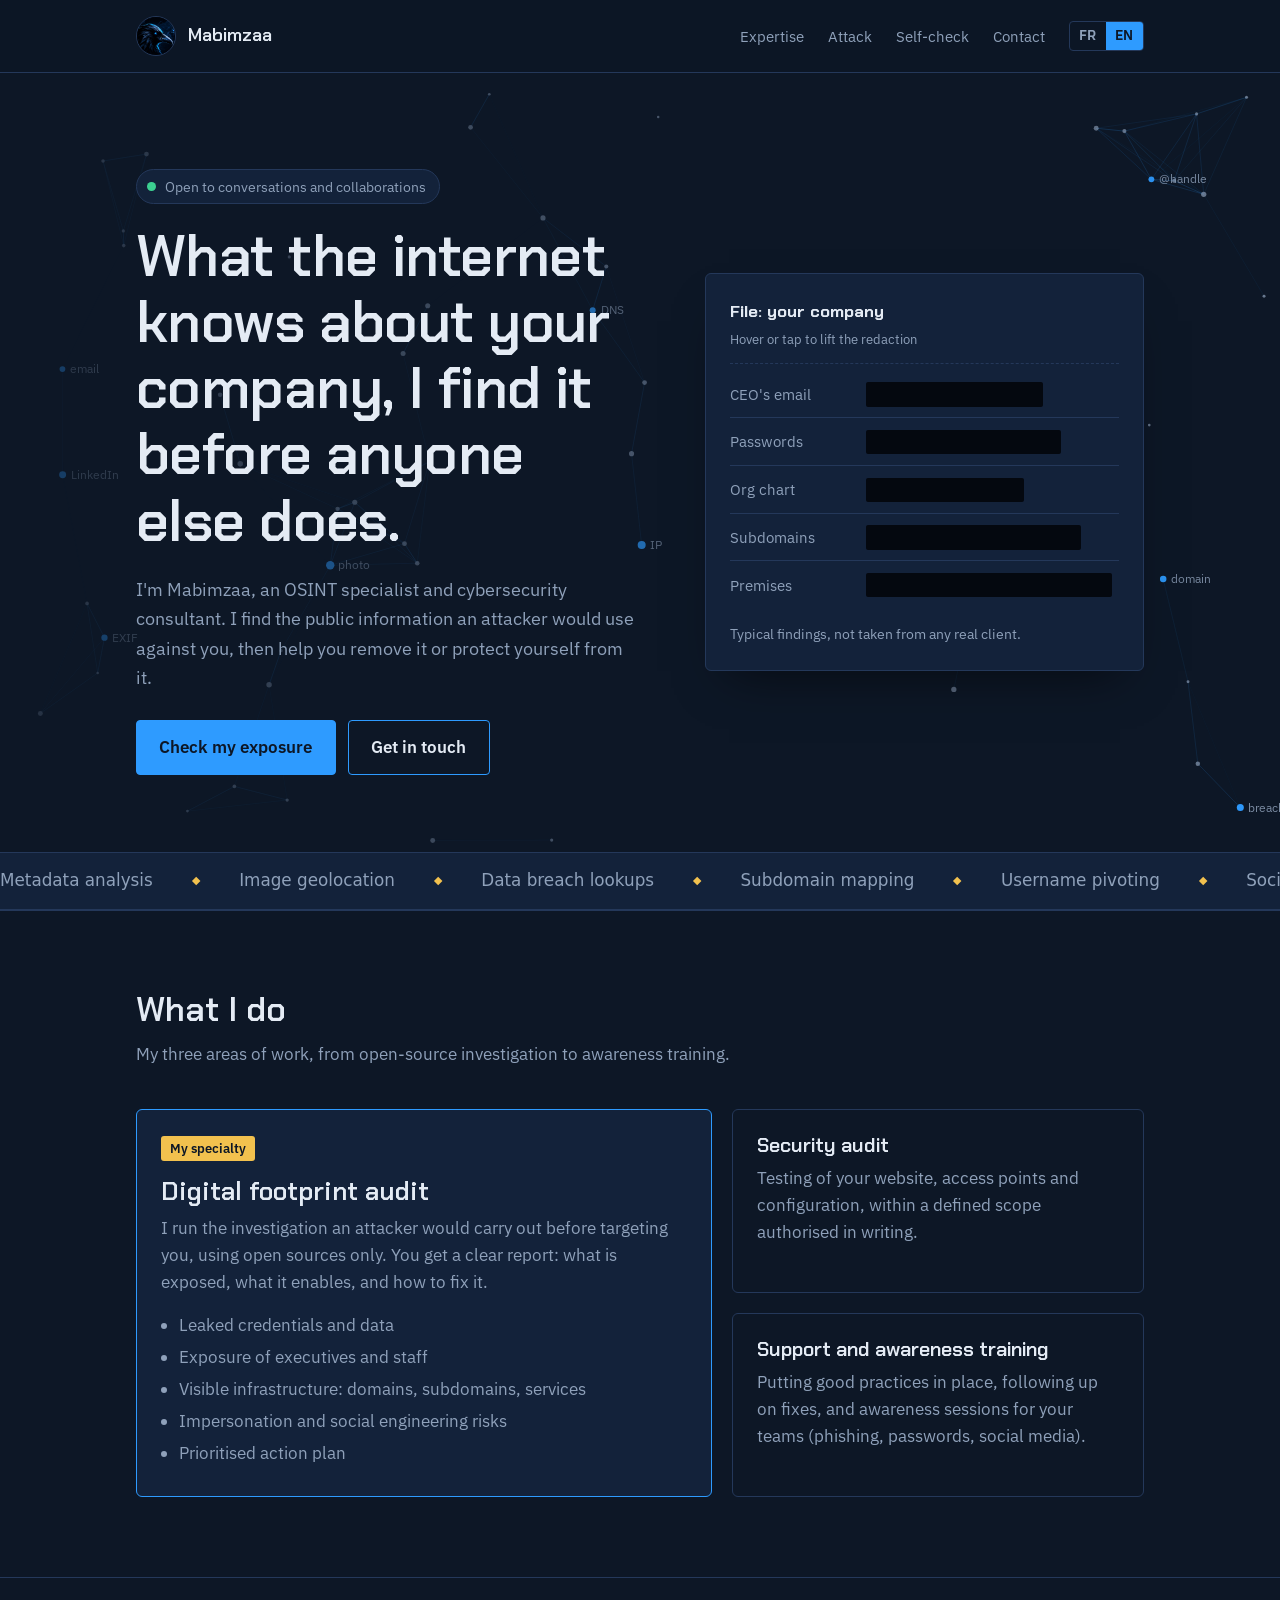
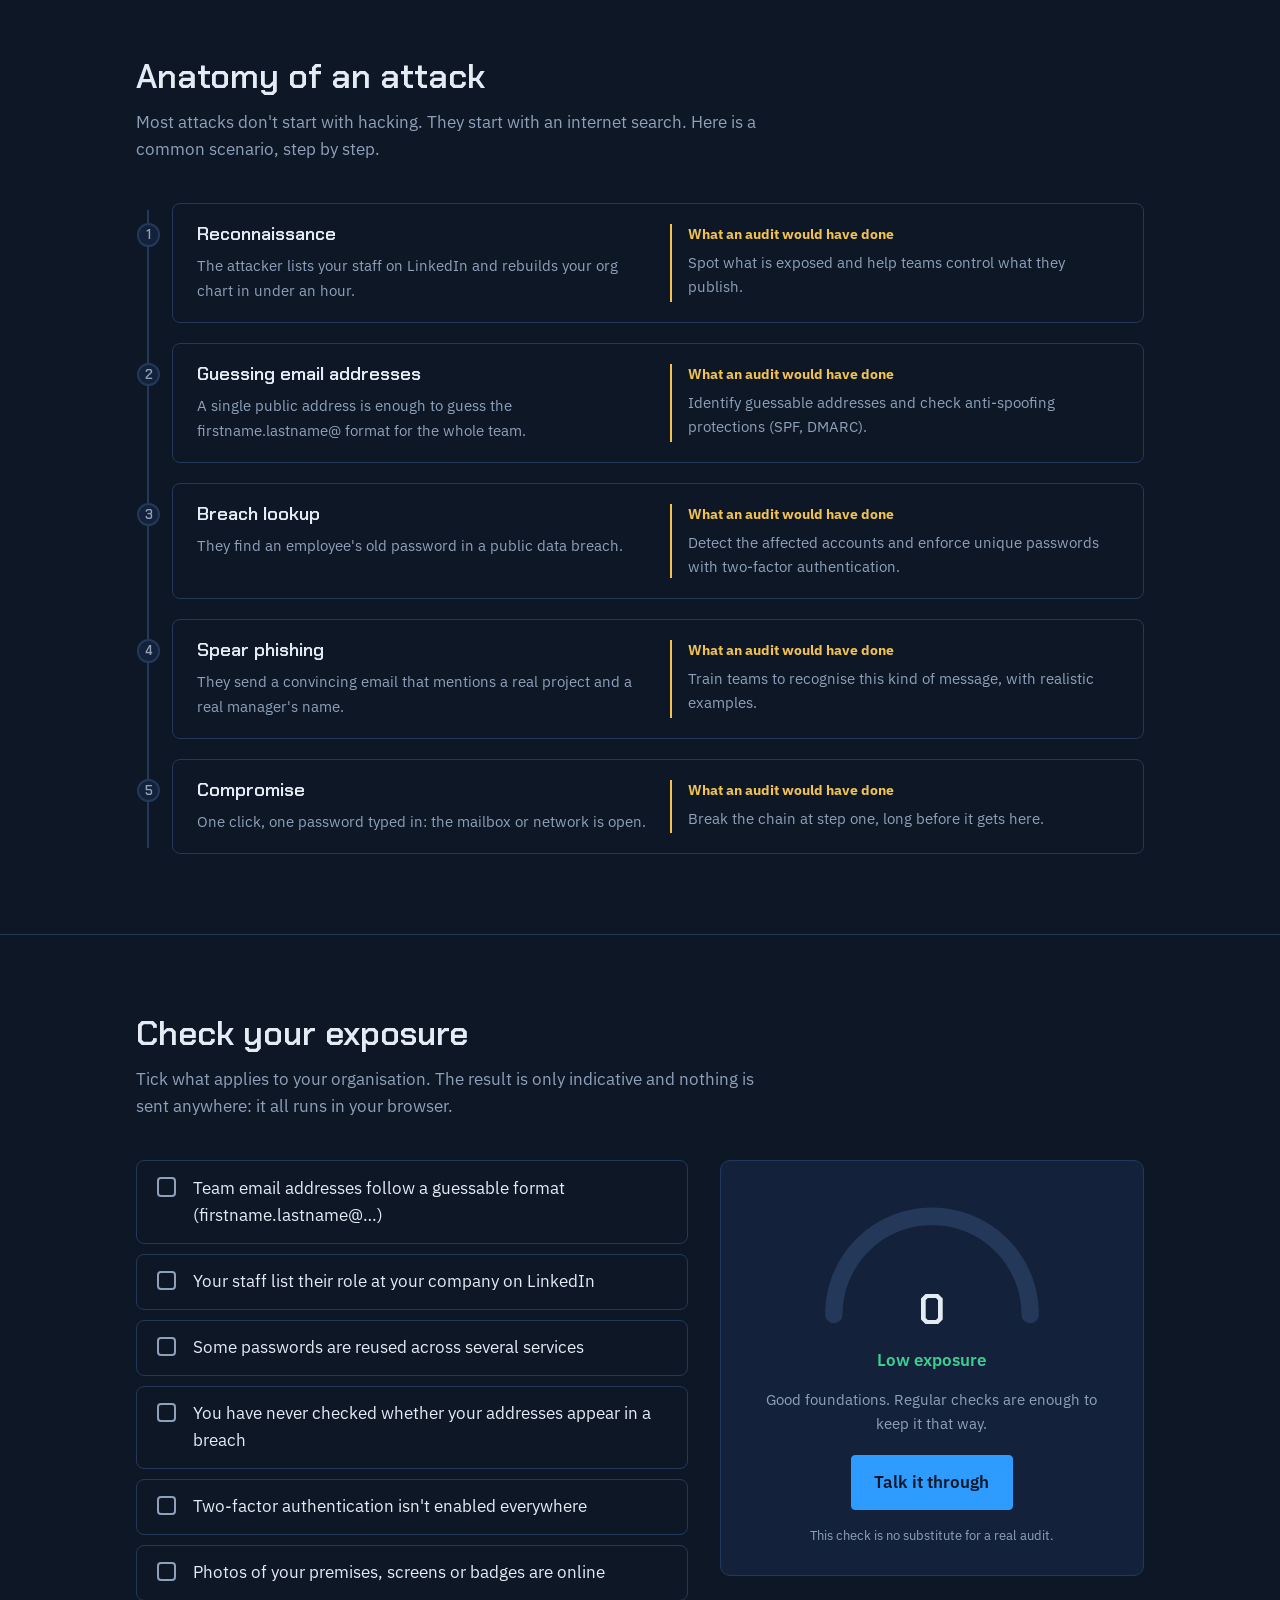
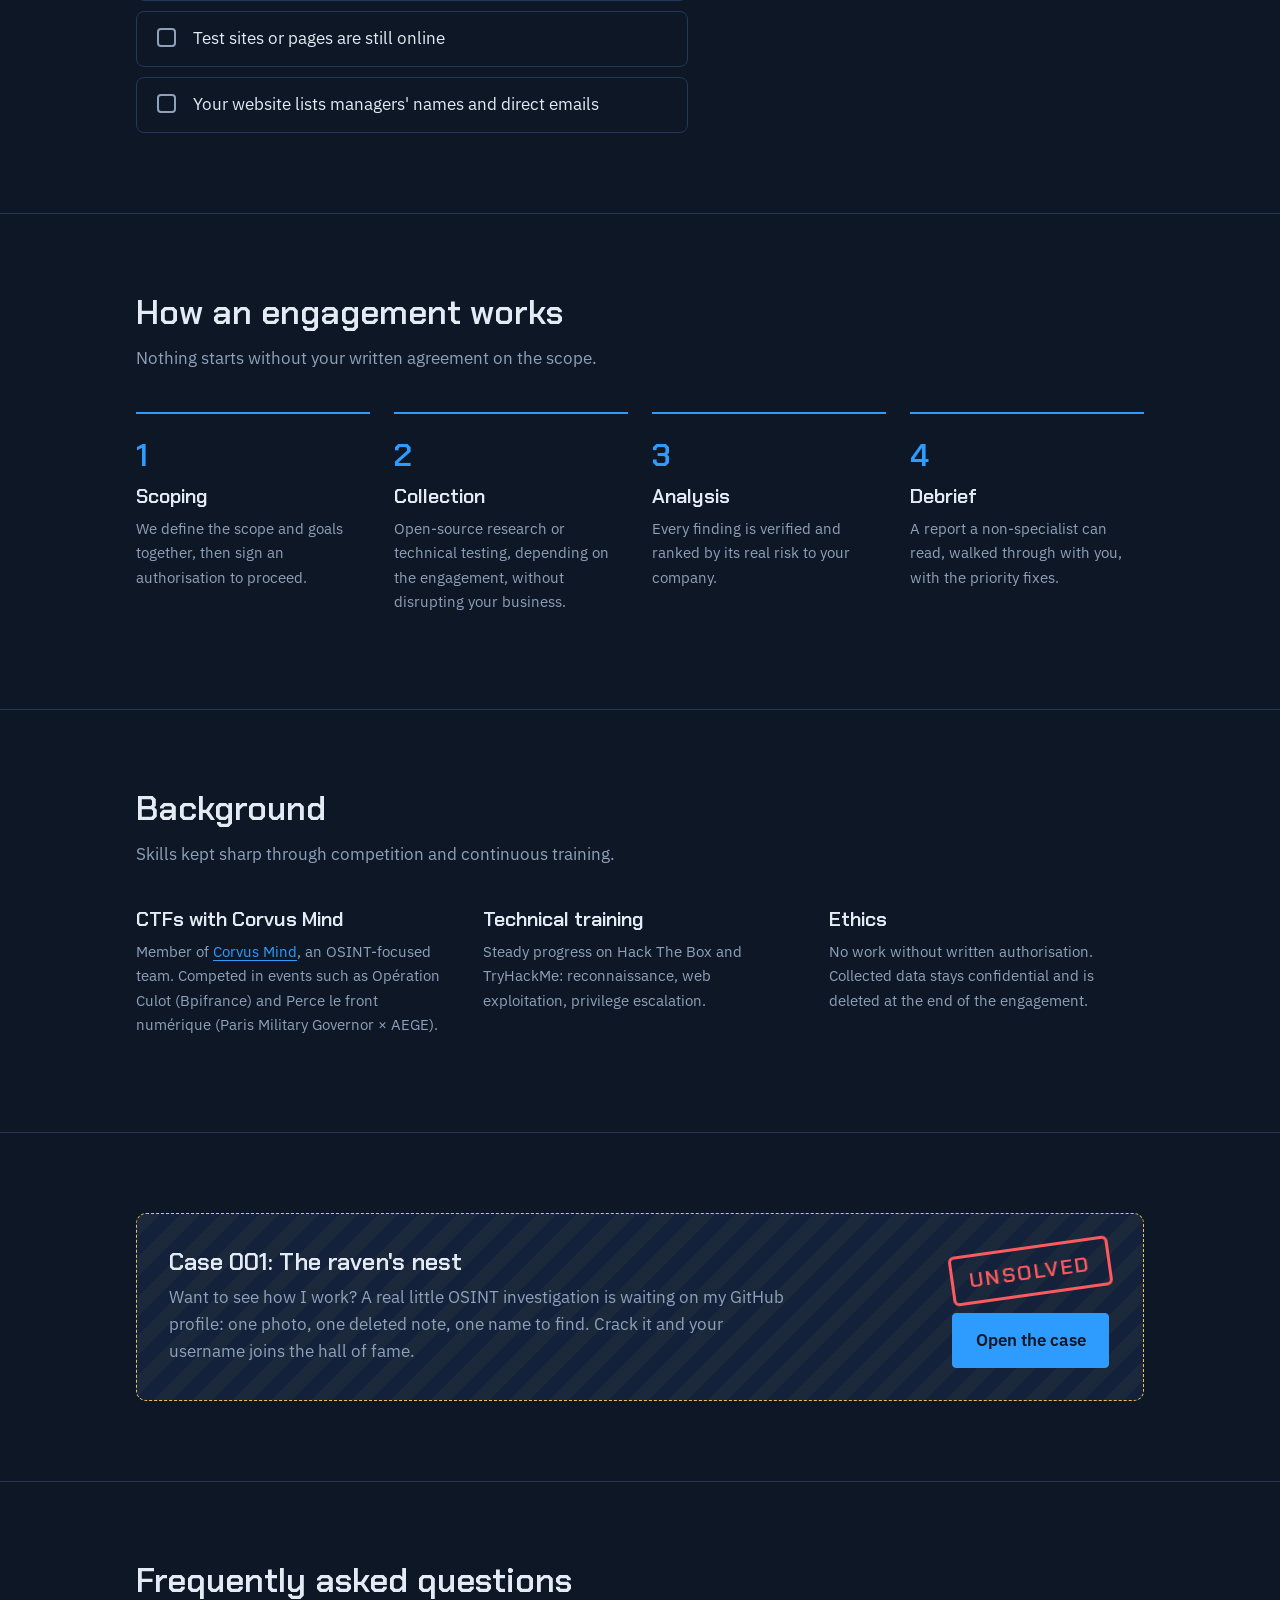
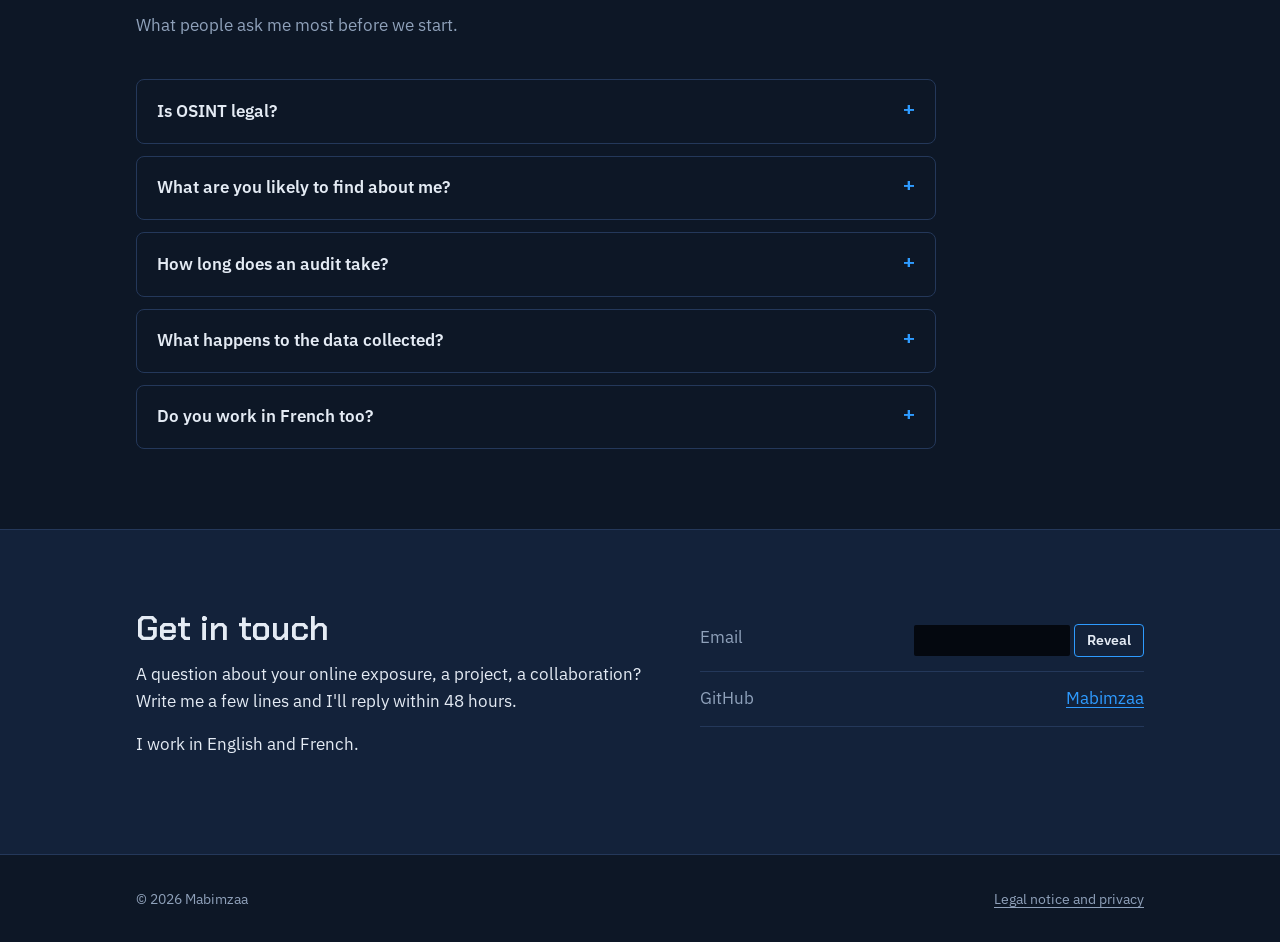
==== commit e60496fc: "Cache busting for CSS and JS" ====
--- a/en/index.html
+++ b/en/index.html
@@ -21,7 +21,7 @@
   <link rel="preconnect" href="https://fonts.googleapis.com">
   <link rel="preconnect" href="https://fonts.gstatic.com" crossorigin>
   <link href="https://fonts.googleapis.com/css2?family=Chakra+Petch:wght@500;600&family=IBM+Plex+Sans:wght@400;500;600&display=swap" rel="stylesheet">
-  <link rel="stylesheet" href="../assets/style.css">
+  <link rel="stylesheet" href="../assets/style.css?v=2">
 </head>
 <body>
   <div class="progress" aria-hidden="true"></div>
@@ -348,6 +348,6 @@
     </div>
   </footer>
 
-  <script src="../assets/main.js"></script>
+  <script src="../assets/main.js?v=2"></script>
 </body>
 </html>
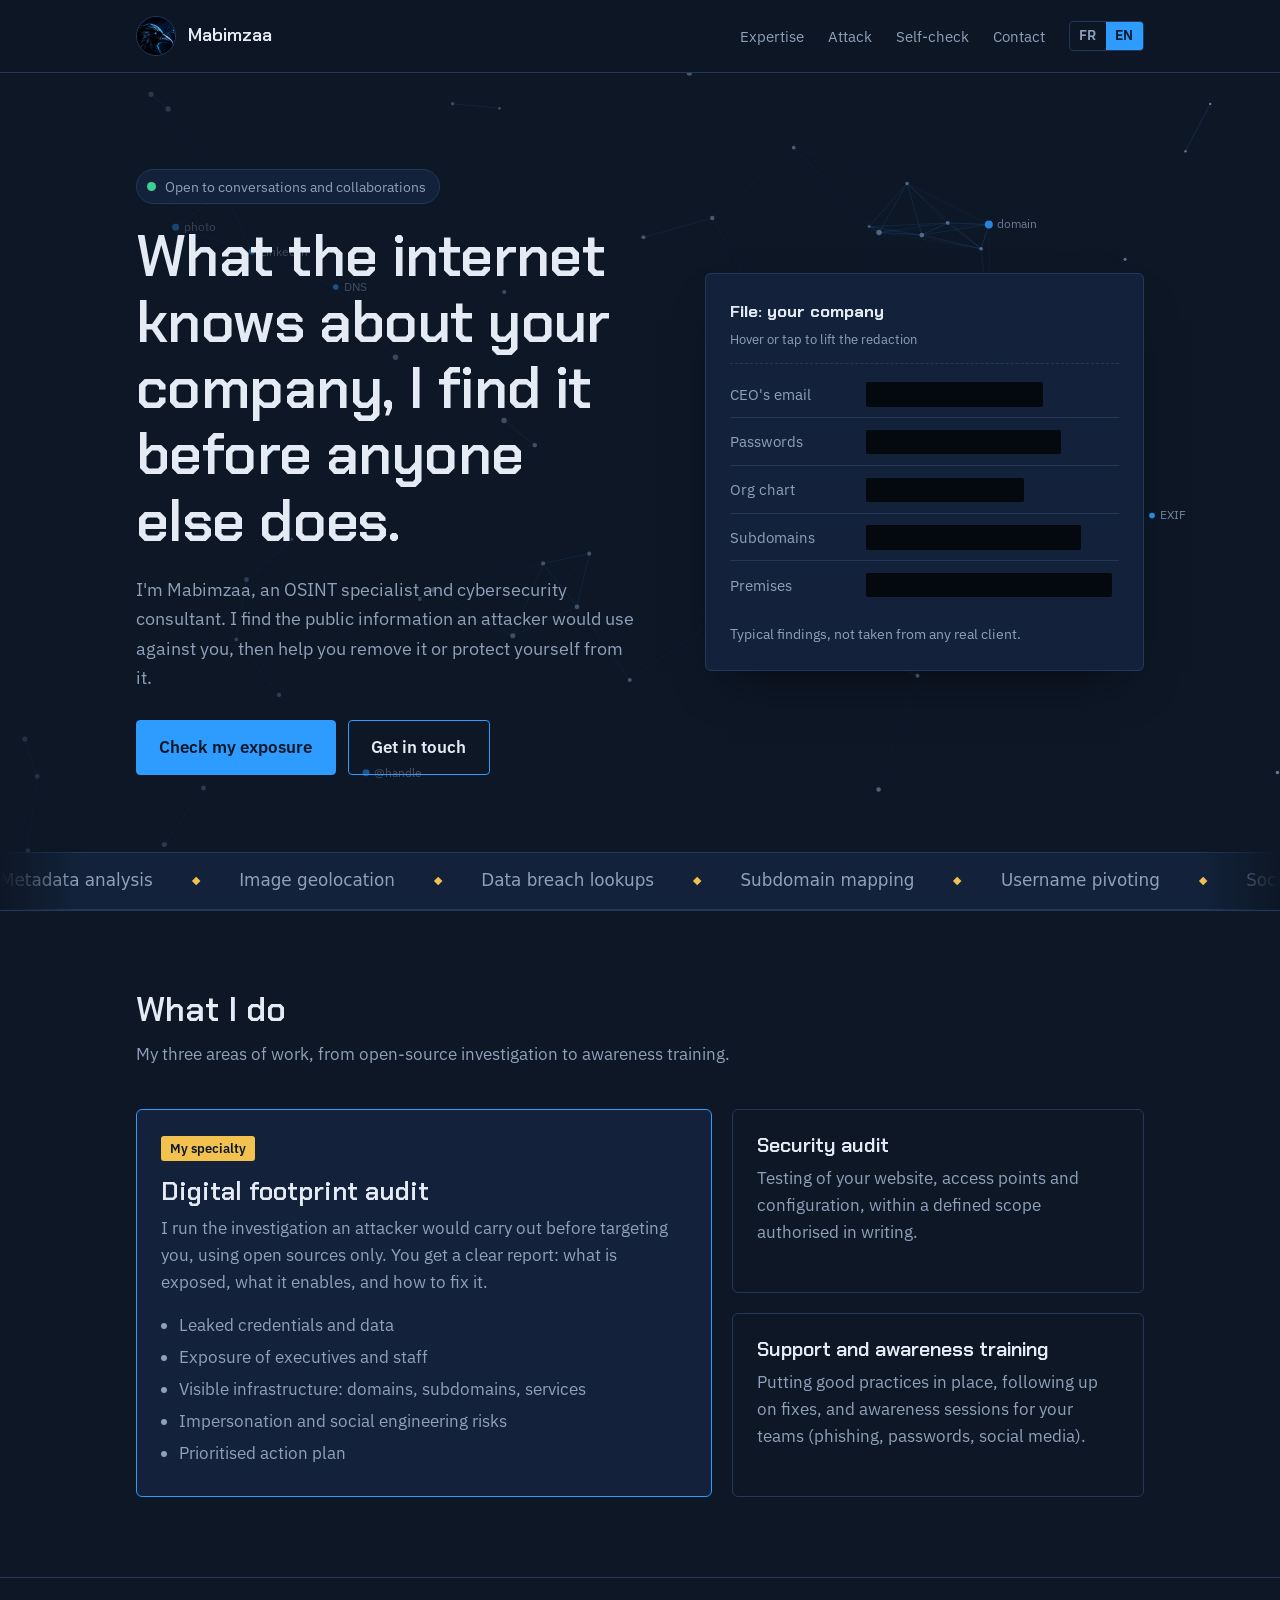
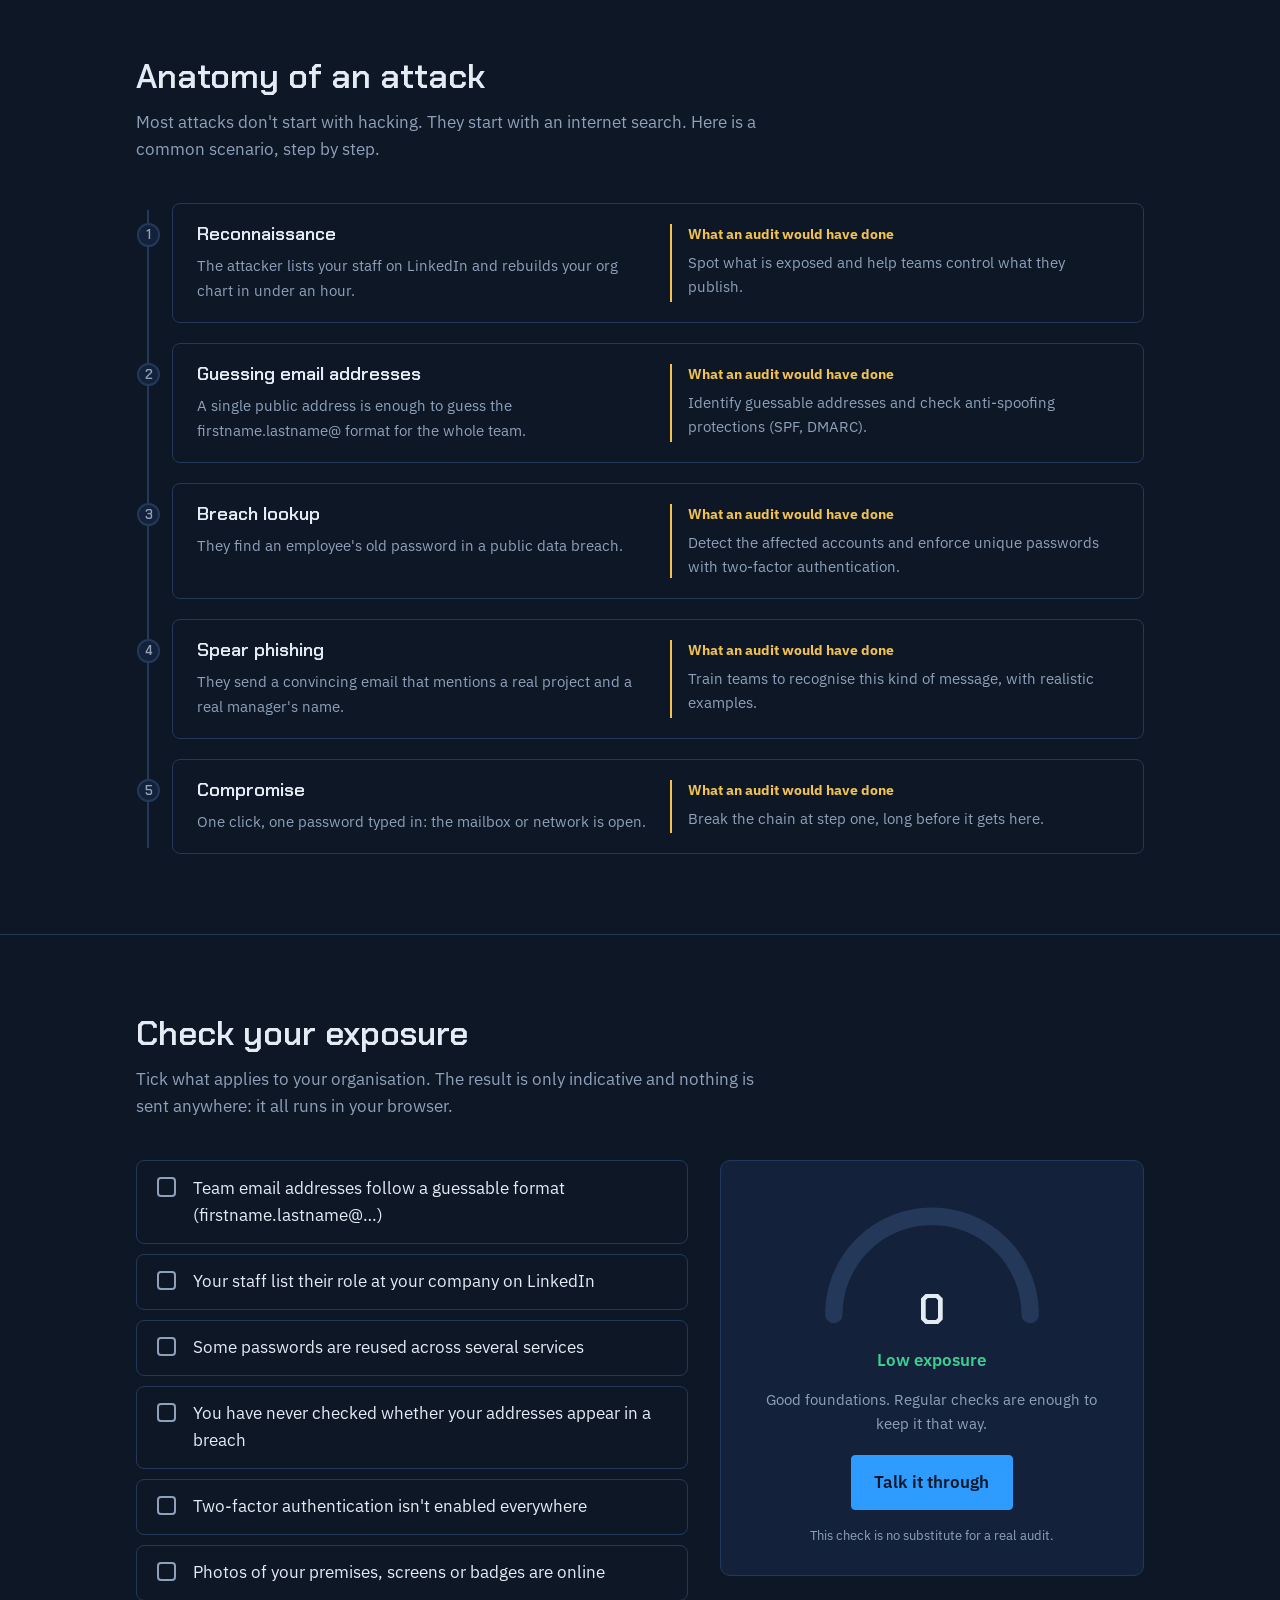
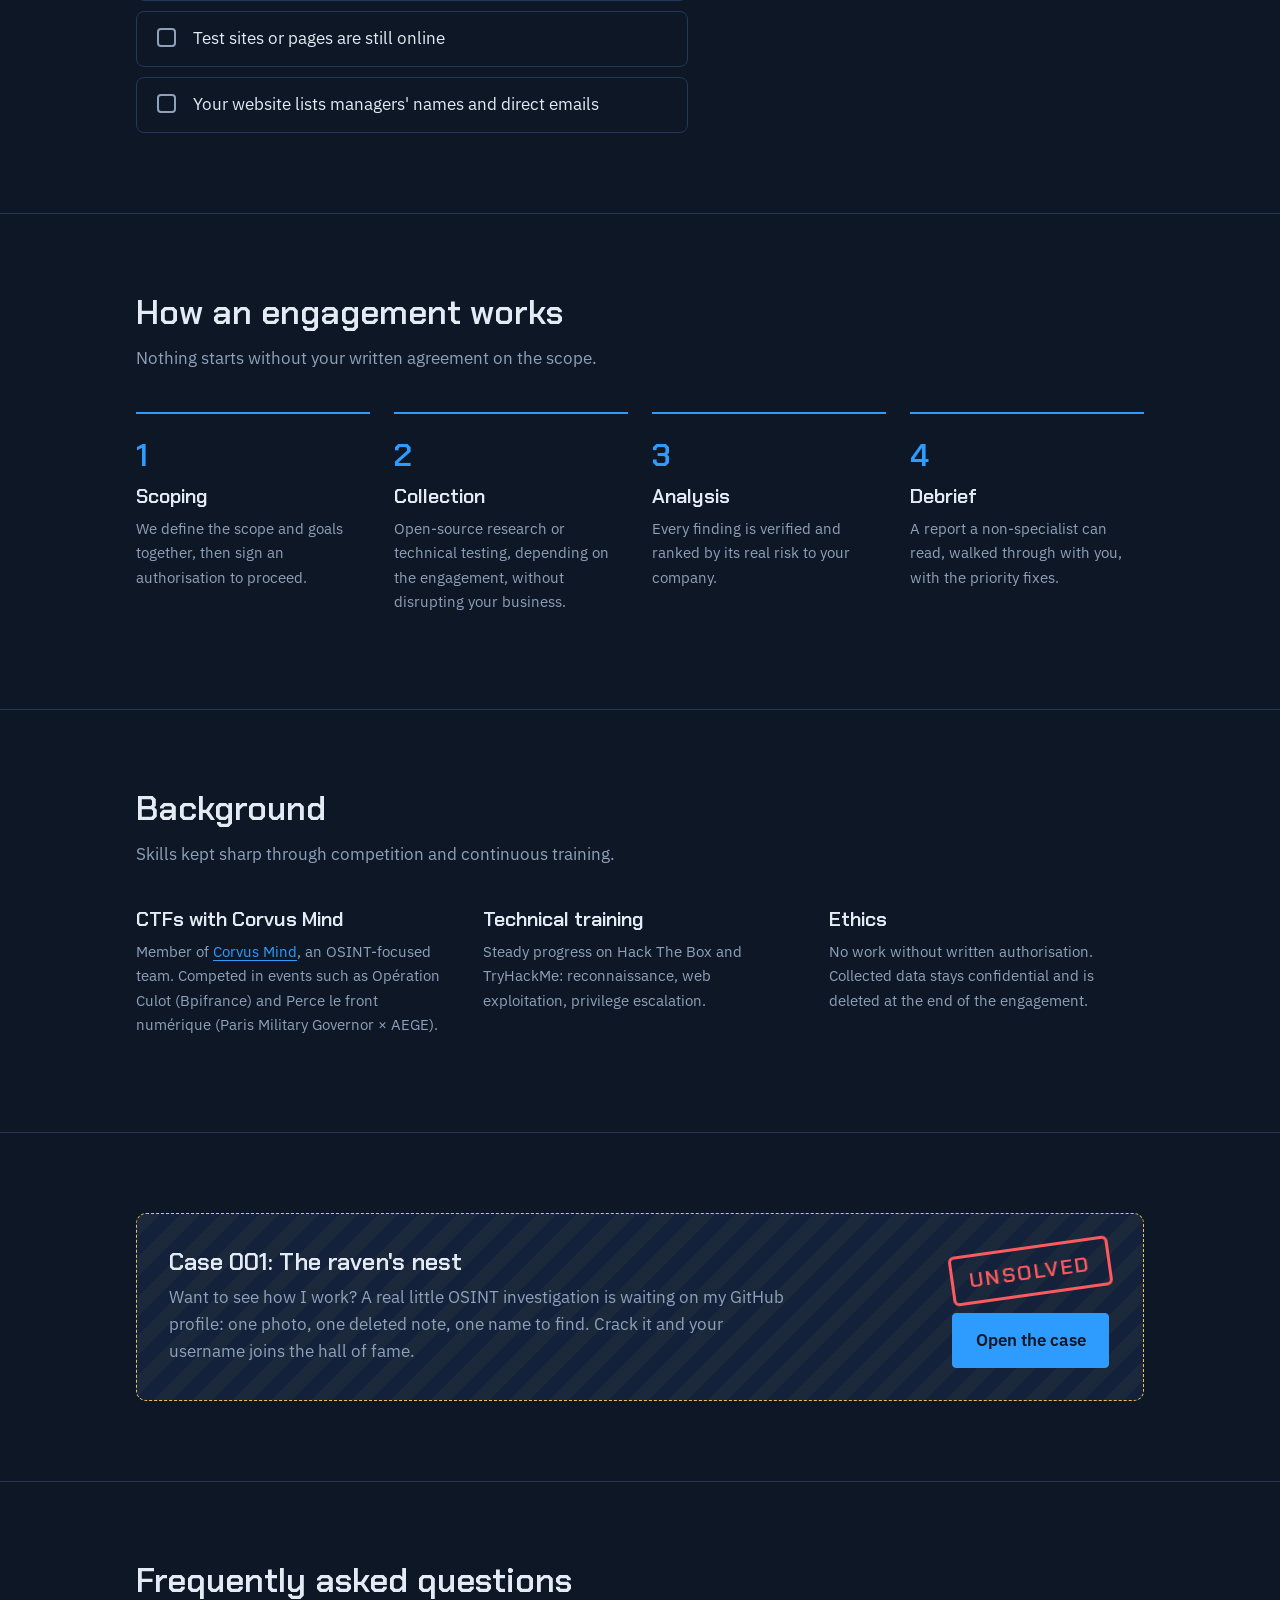
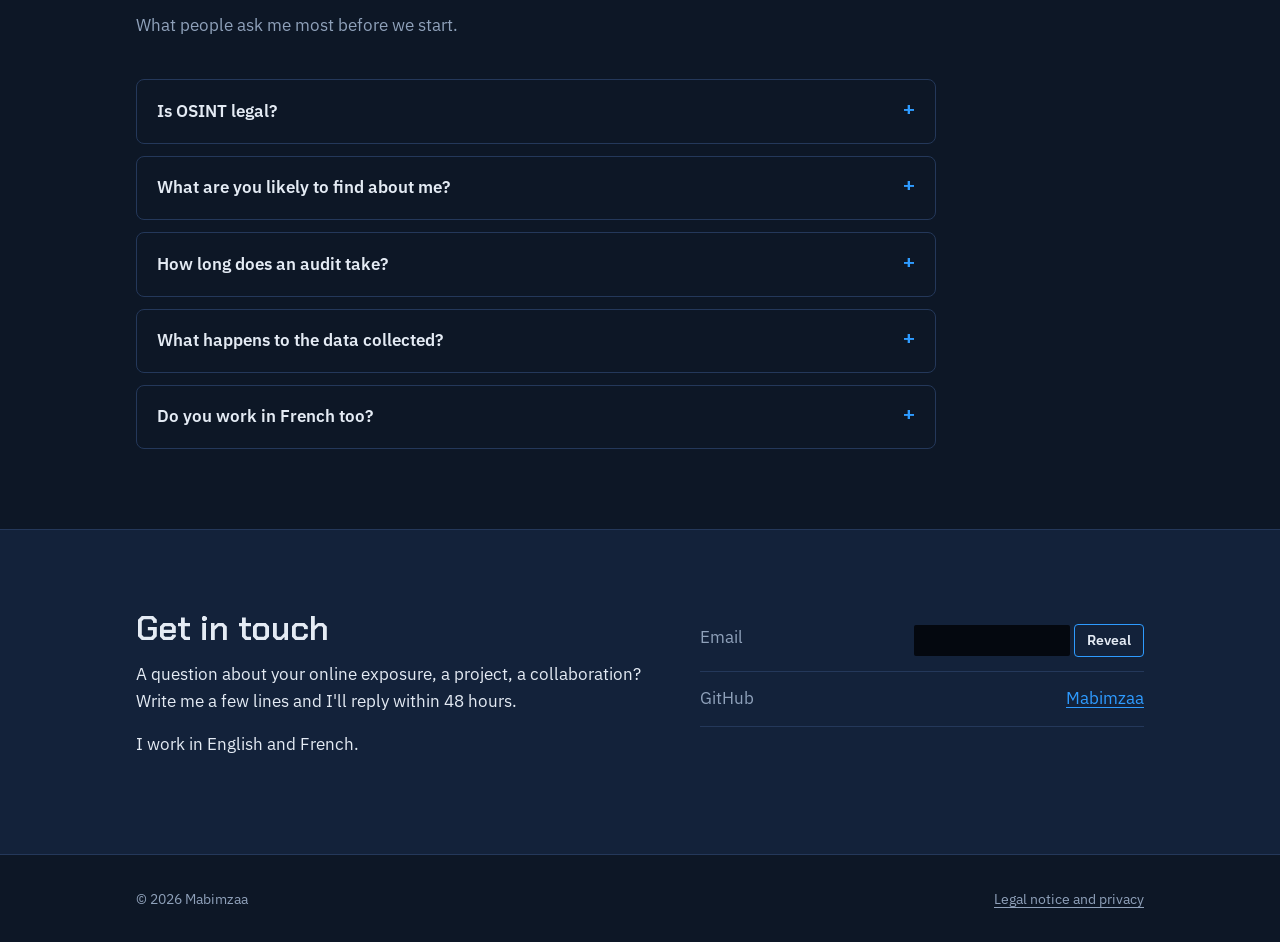
==== commit 6d0fafbf: "Fix ticker without animations" ====
--- a/en/index.html
+++ b/en/index.html
@@ -21,7 +21,7 @@
   <link rel="preconnect" href="https://fonts.googleapis.com">
   <link rel="preconnect" href="https://fonts.gstatic.com" crossorigin>
   <link href="https://fonts.googleapis.com/css2?family=Chakra+Petch:wght@500;600&family=IBM+Plex+Sans:wght@400;500;600&display=swap" rel="stylesheet">
-  <link rel="stylesheet" href="../assets/style.css?v=2">
+  <link rel="stylesheet" href="../assets/style.css?v=3">
 </head>
 <body>
   <div class="progress" aria-hidden="true"></div>
@@ -348,6 +348,6 @@
     </div>
   </footer>
 
-  <script src="../assets/main.js?v=2"></script>
+  <script src="../assets/main.js?v=3"></script>
 </body>
 </html>
--- a/assets/style.css
+++ b/assets/style.css
@@ -486,6 +486,8 @@
 
 /* Bandeau défilant des techniques */
 .ticker {
+  -webkit-mask-image: linear-gradient(90deg, transparent, #000 6%, #000 94%, transparent);
+          mask-image: linear-gradient(90deg, transparent, #000 6%, #000 94%, transparent);
   border-top: 1px solid var(--line);
   border-bottom: 1px solid var(--line);
   background: var(--ink-2);
@@ -747,7 +749,8 @@
 .js .reveal.is-in { opacity: 1; transform: none; }
 
 @media (prefers-reduced-motion: reduce) {
-  .ticker-track { animation: none; flex-wrap: wrap; width: auto; }
+  .ticker-track { animation: none; }
+  .ticker span[aria-hidden="true"] { display: none; }
   .status i { animation: none; }
   .js .reveal { opacity: 1; transform: none; transition: none; }
   .service, .service:hover { transform: none; transition: none; }
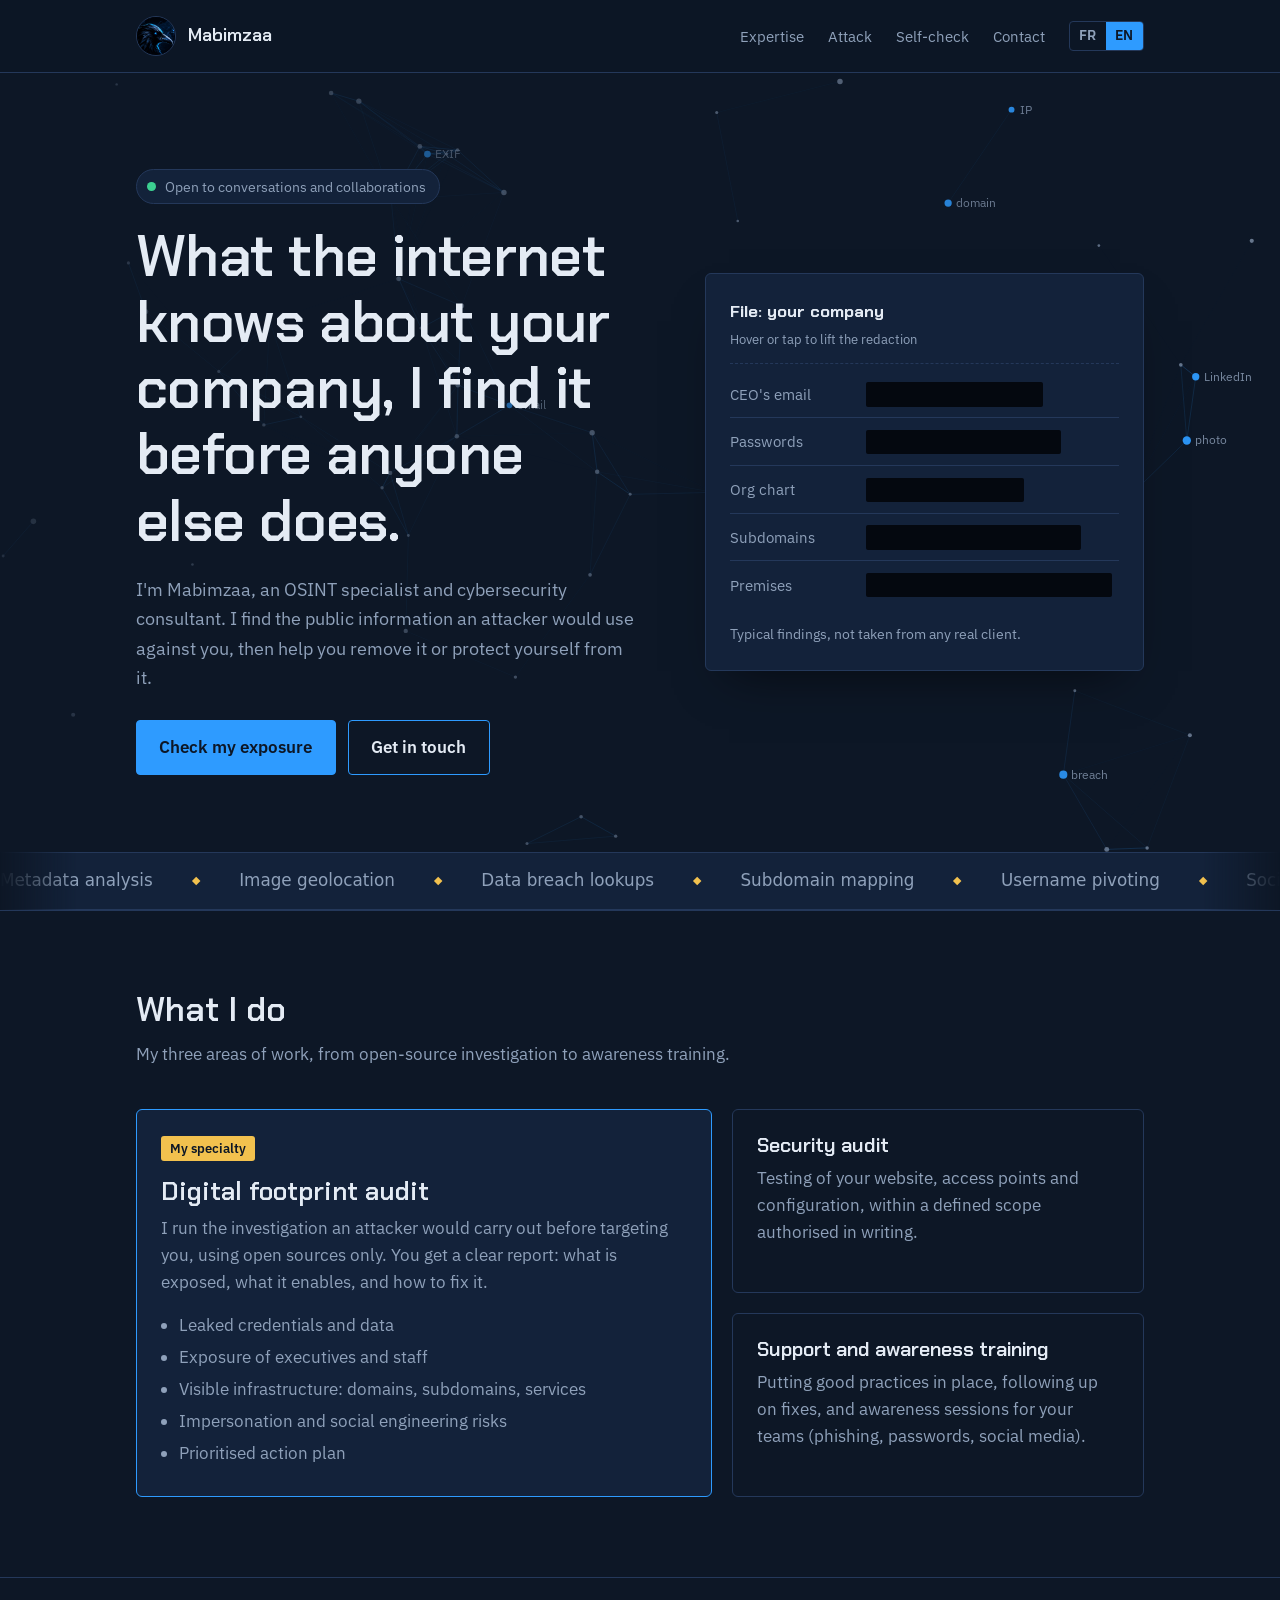
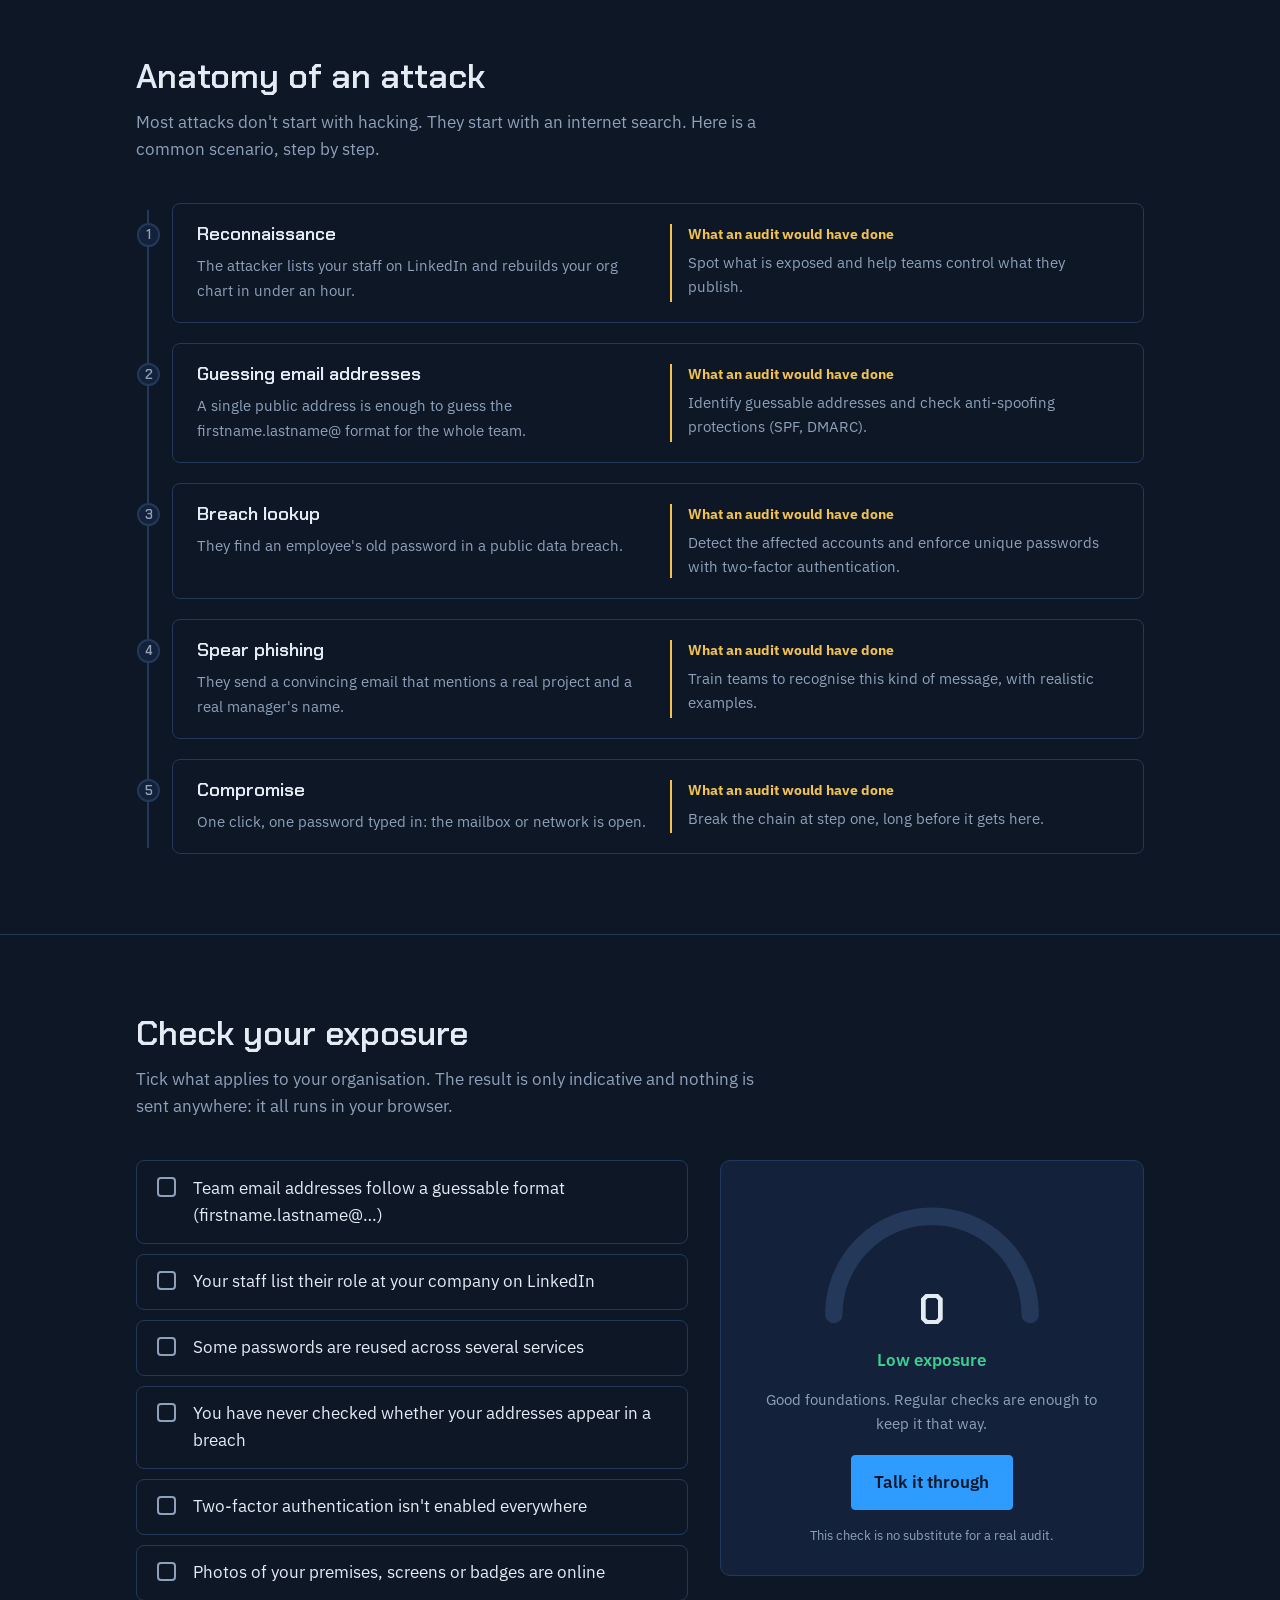
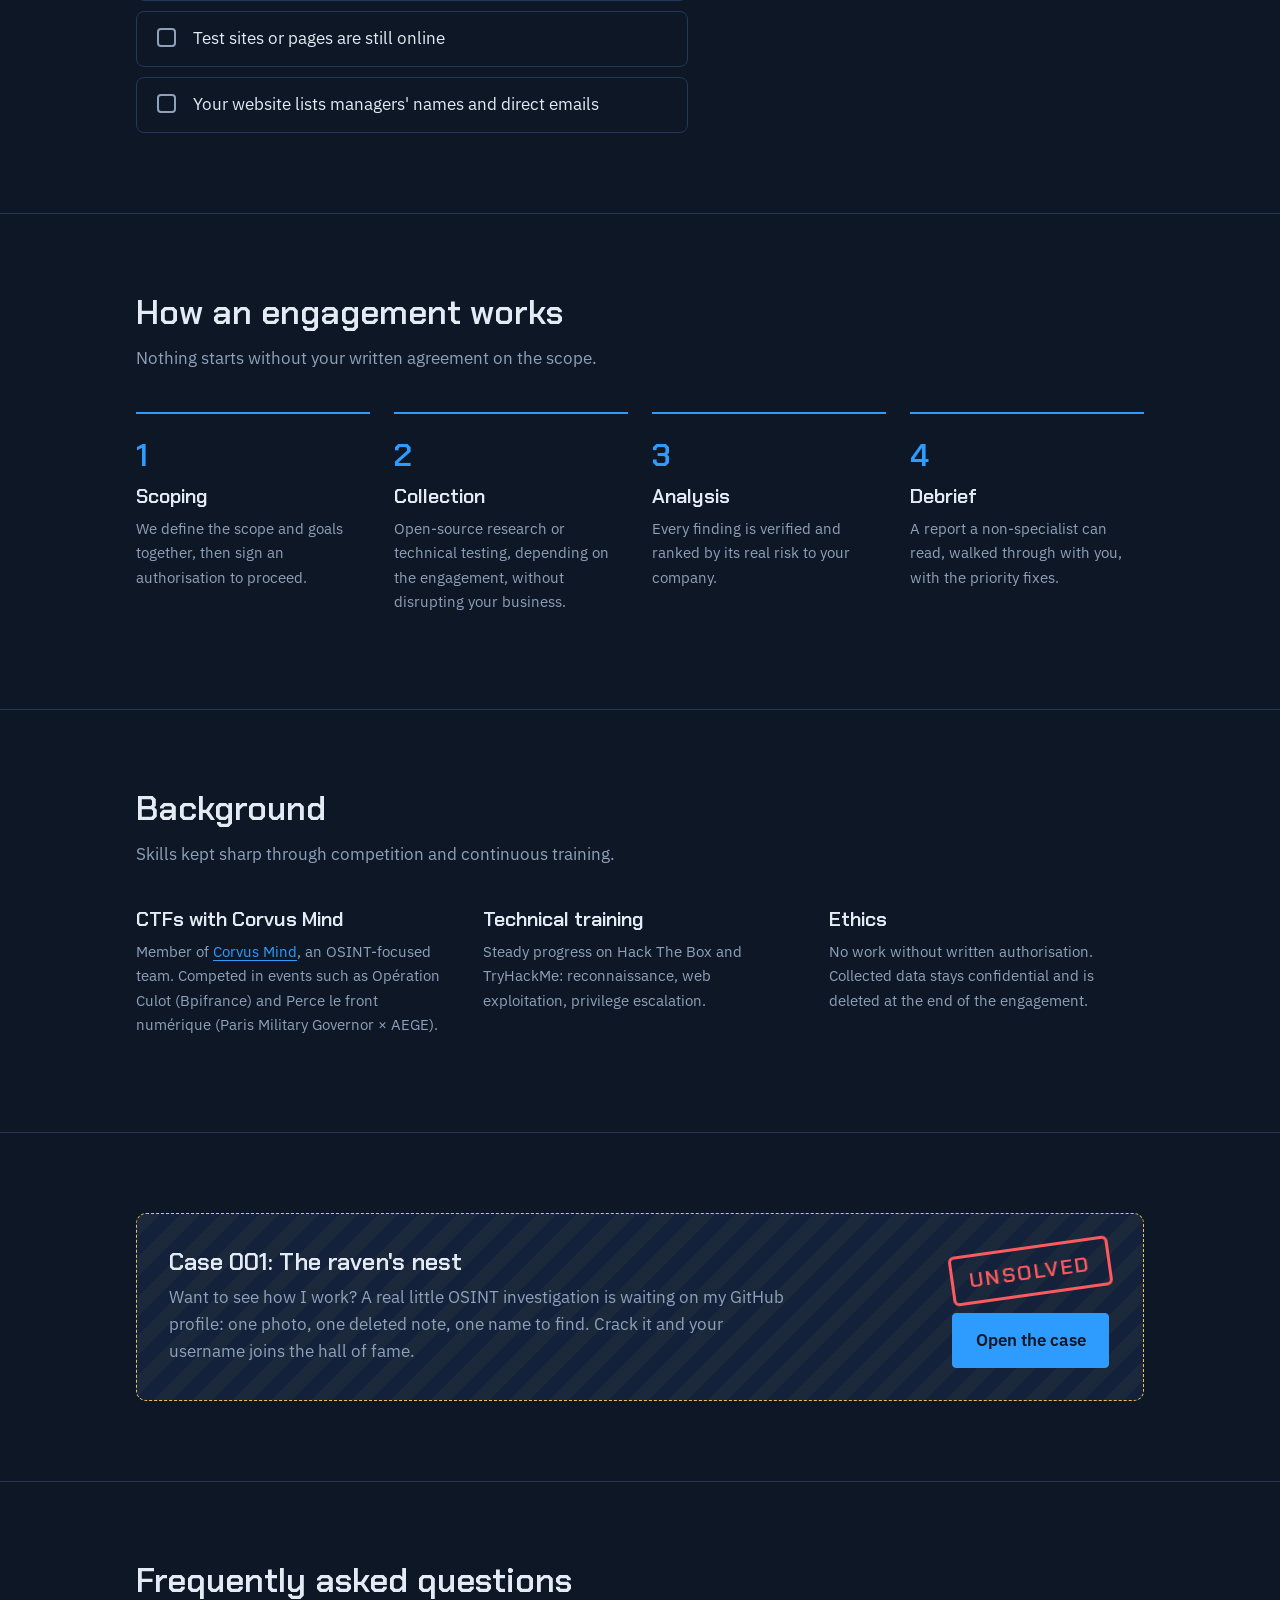
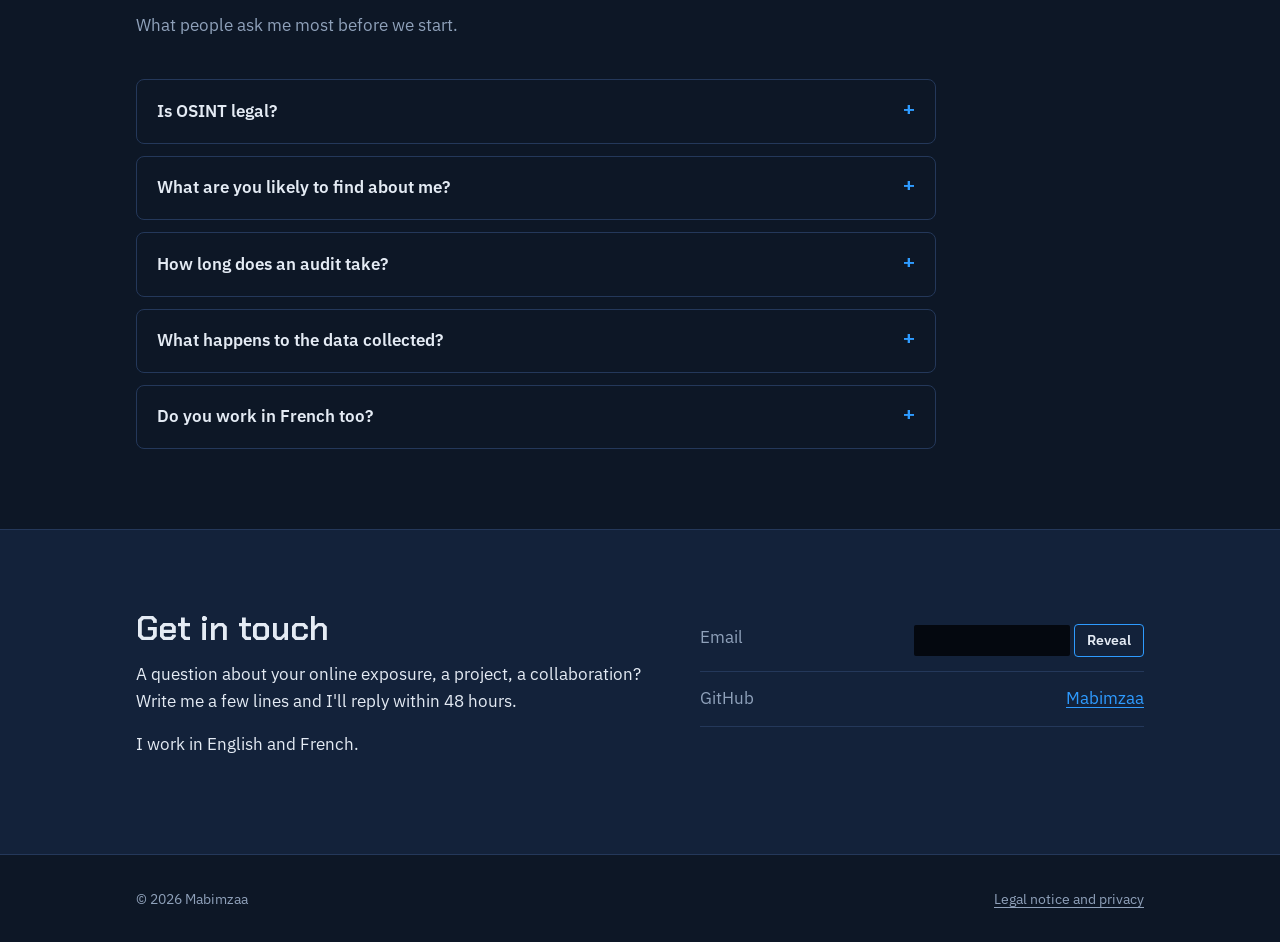
==== commit d218e632: "Ticker scrolls slowly with reduced motion" ====
--- a/en/index.html
+++ b/en/index.html
@@ -21,7 +21,7 @@
   <link rel="preconnect" href="https://fonts.googleapis.com">
   <link rel="preconnect" href="https://fonts.gstatic.com" crossorigin>
   <link href="https://fonts.googleapis.com/css2?family=Chakra+Petch:wght@500;600&family=IBM+Plex+Sans:wght@400;500;600&display=swap" rel="stylesheet">
-  <link rel="stylesheet" href="../assets/style.css?v=3">
+  <link rel="stylesheet" href="../assets/style.css?v=4">
 </head>
 <body>
   <div class="progress" aria-hidden="true"></div>
@@ -348,6 +348,6 @@
     </div>
   </footer>
 
-  <script src="../assets/main.js?v=3"></script>
+  <script src="../assets/main.js?v=4"></script>
 </body>
 </html>
--- a/assets/style.css
+++ b/assets/style.css
@@ -749,8 +749,7 @@
 .js .reveal.is-in { opacity: 1; transform: none; }
 
 @media (prefers-reduced-motion: reduce) {
-  .ticker-track { animation: none; }
-  .ticker span[aria-hidden="true"] { display: none; }
+  .ticker-track { animation-duration: 120s; }
   .status i { animation: none; }
   .js .reveal { opacity: 1; transform: none; transition: none; }
   .service, .service:hover { transform: none; transition: none; }
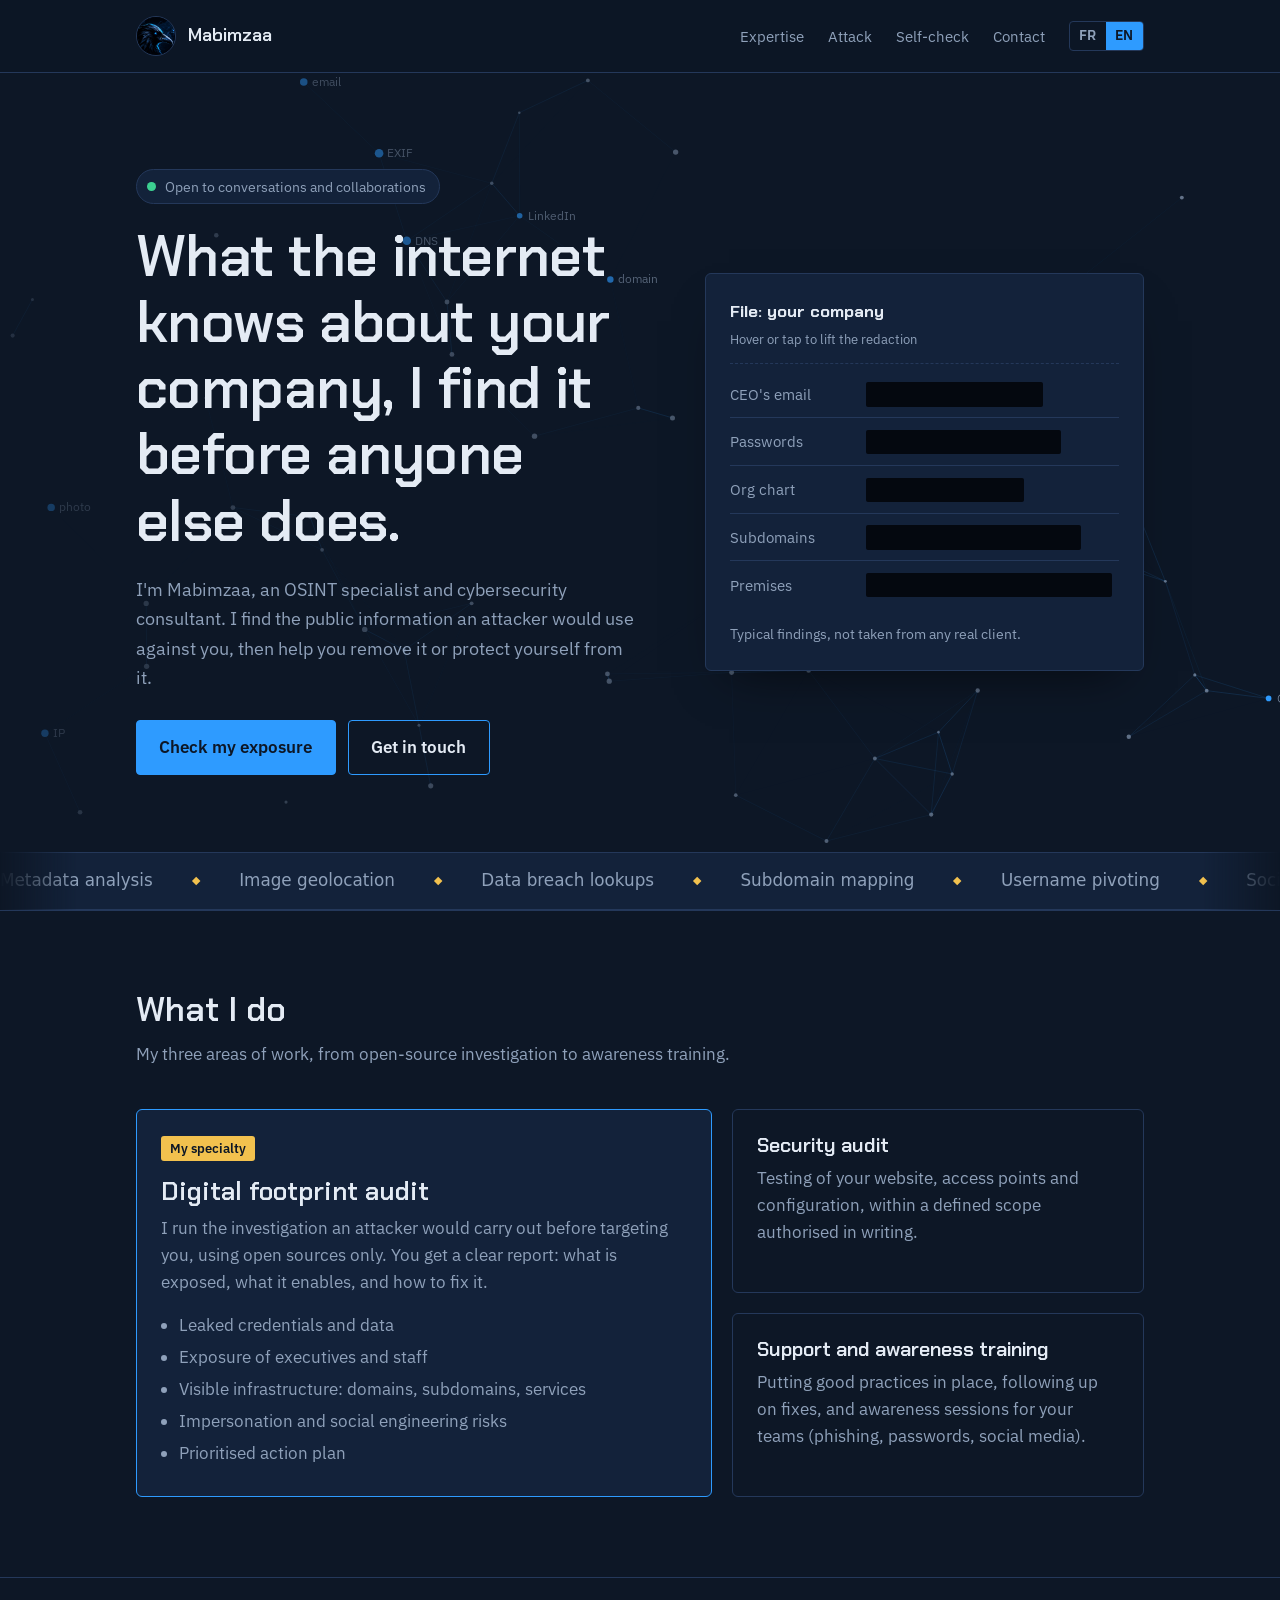
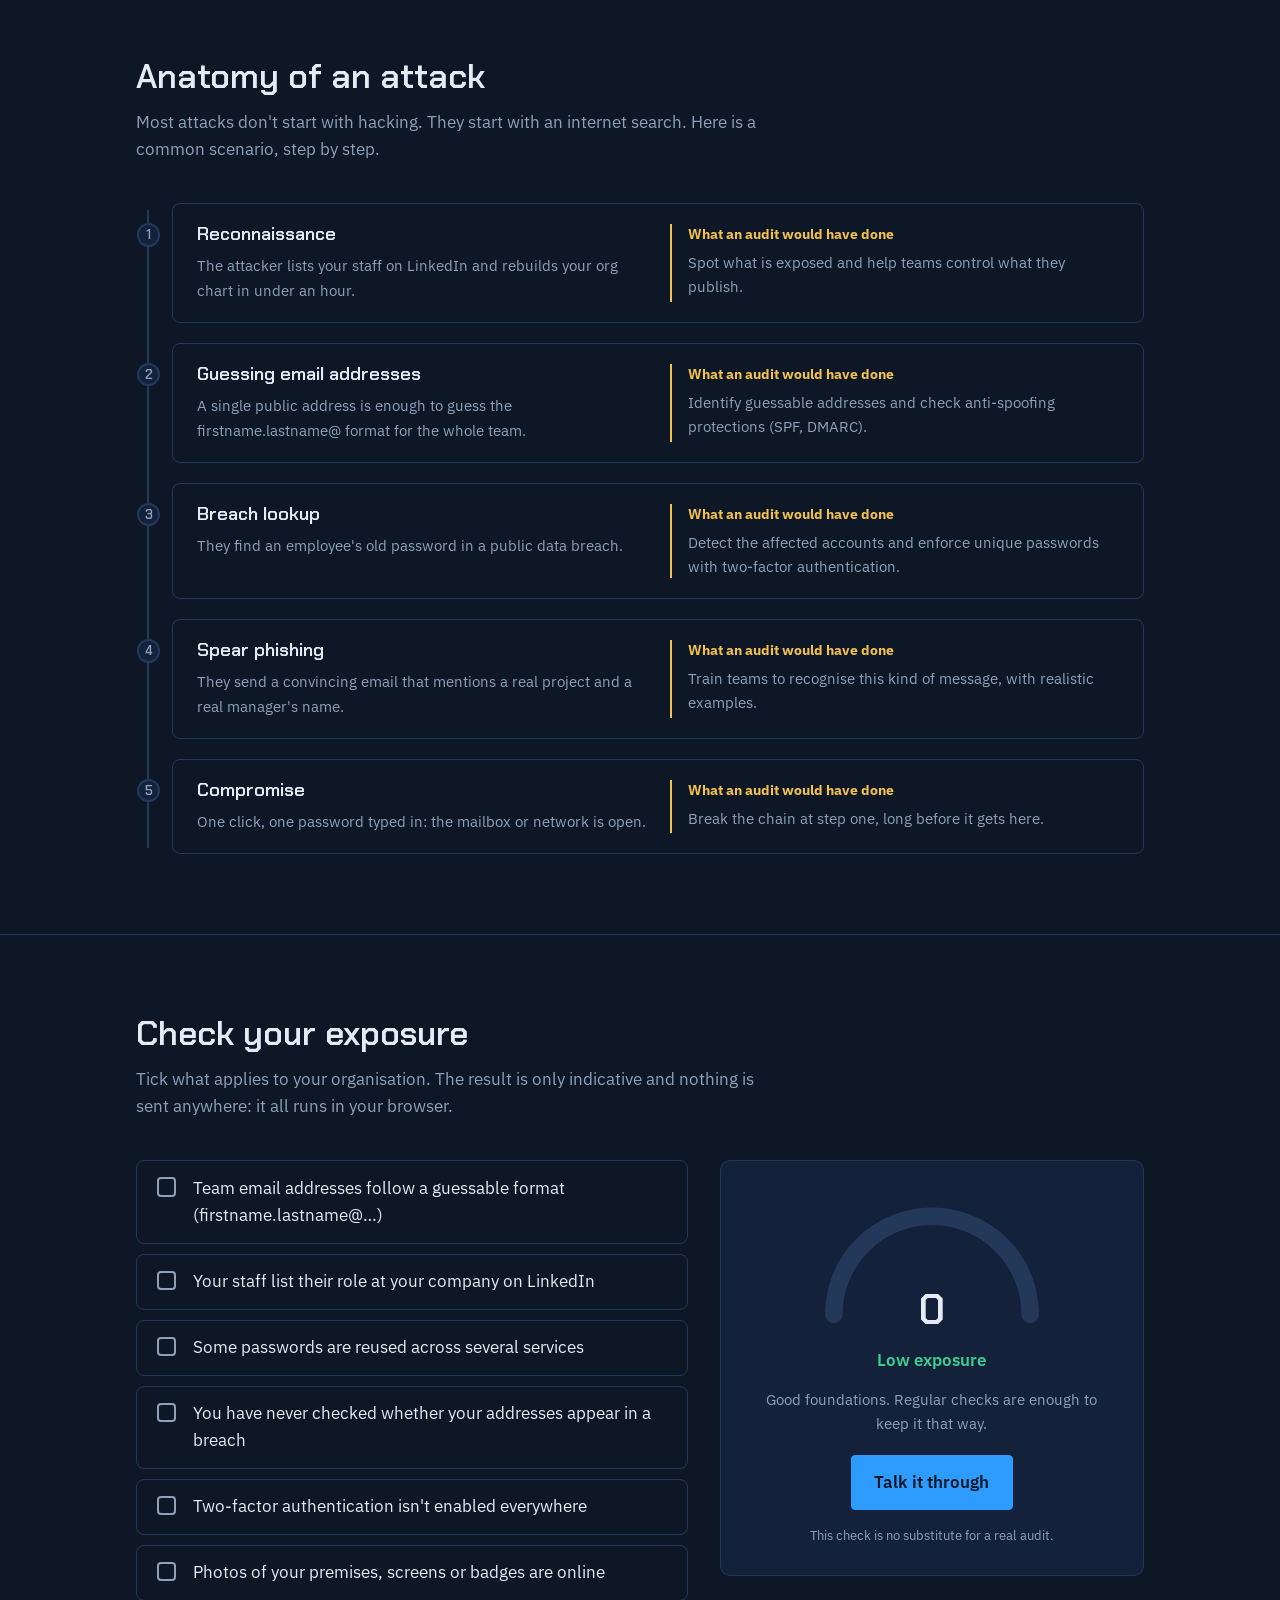
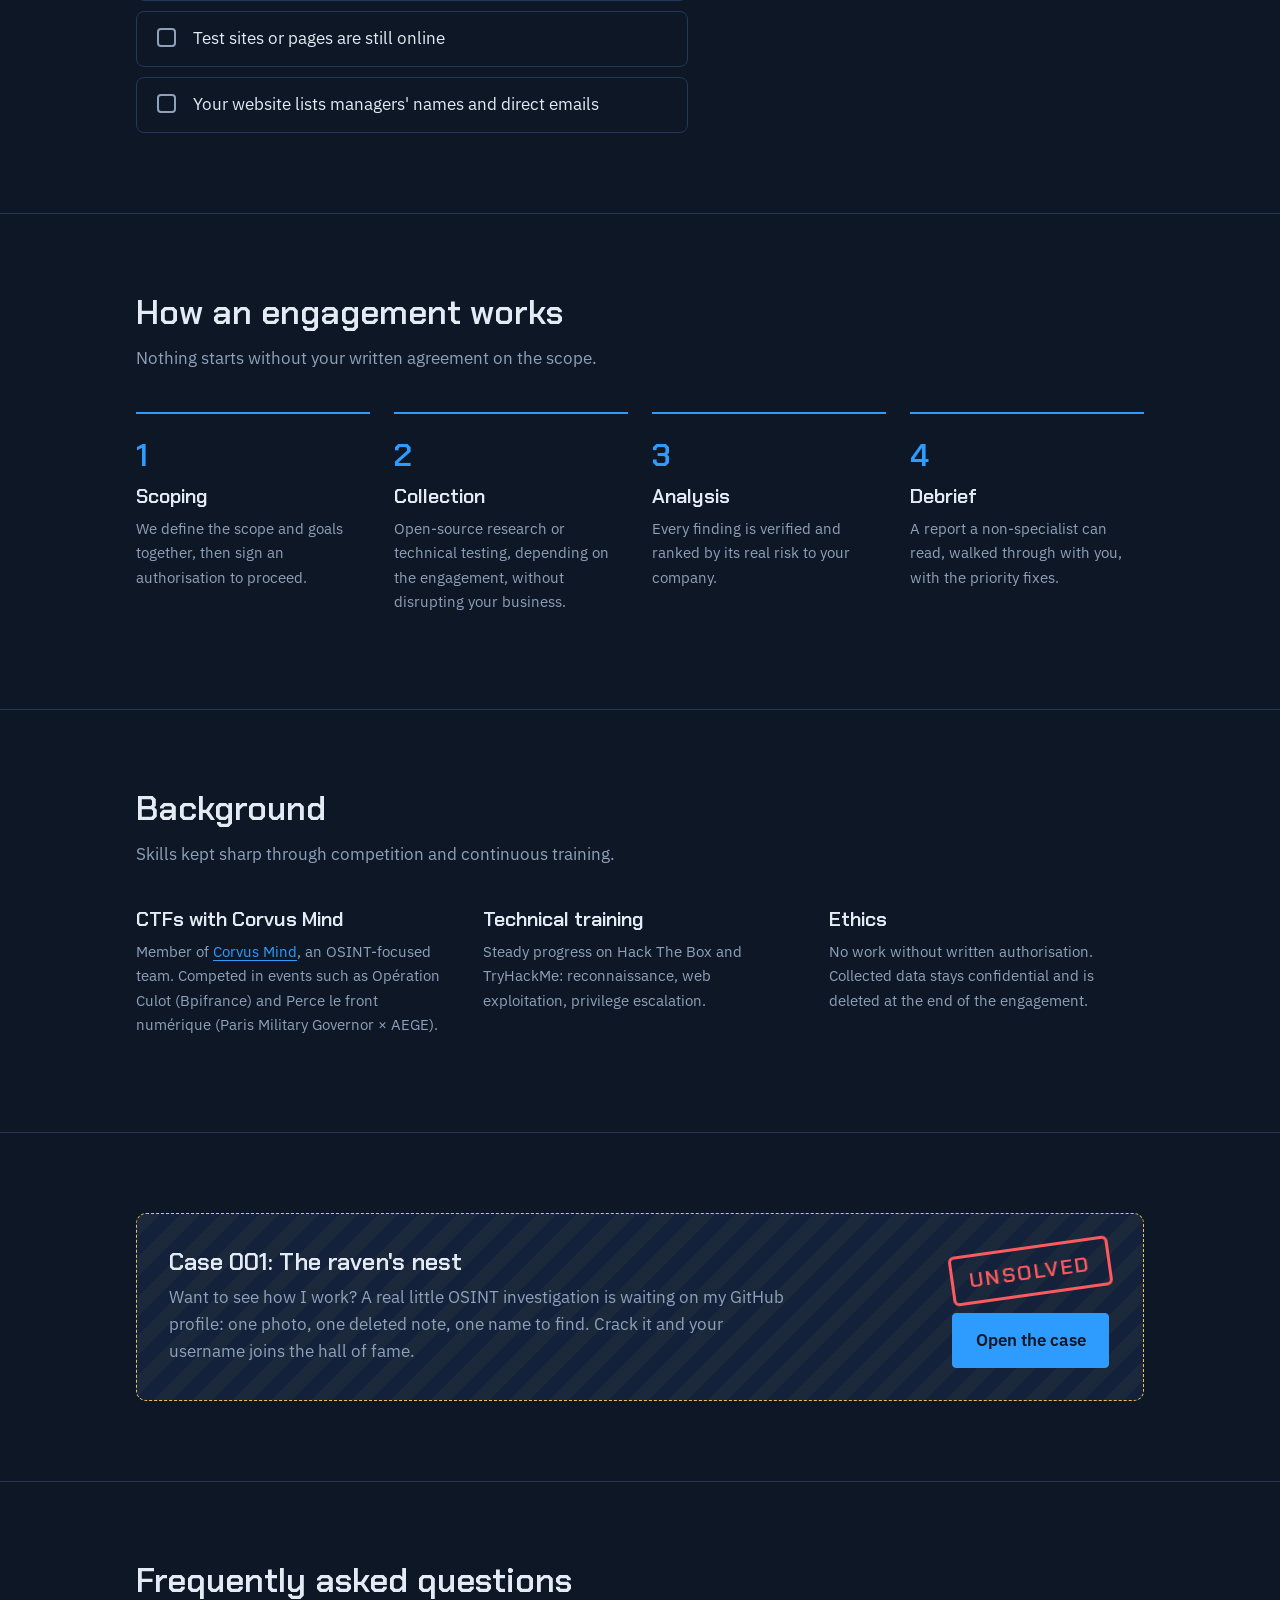
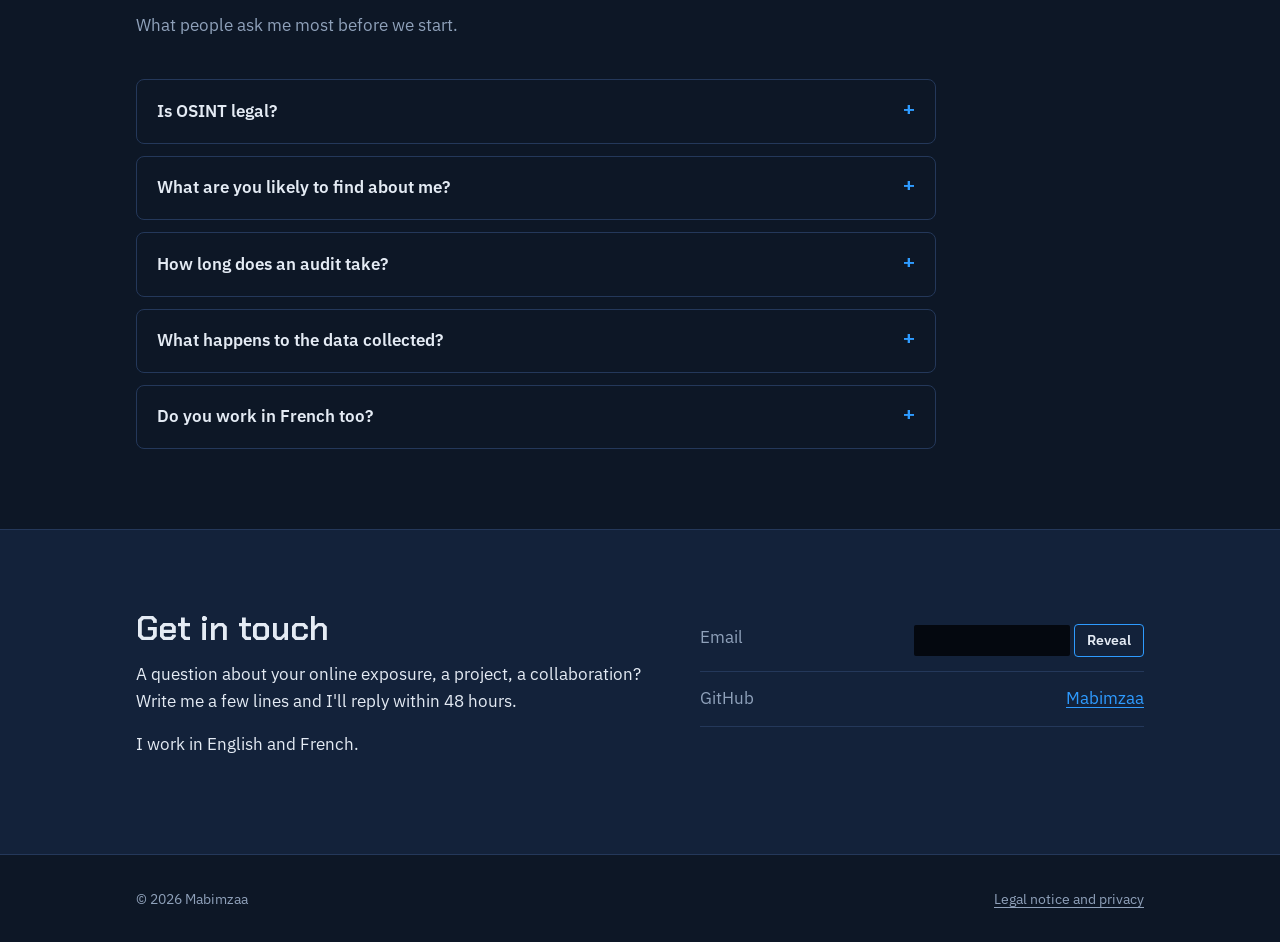
==== commit 264b461a: "Add README with screenshots" ====
--- a/en/index.html
+++ b/en/index.html
@@ -21,7 +21,7 @@
   <link rel="preconnect" href="https://fonts.googleapis.com">
   <link rel="preconnect" href="https://fonts.gstatic.com" crossorigin>
   <link href="https://fonts.googleapis.com/css2?family=Chakra+Petch:wght@500;600&family=IBM+Plex+Sans:wght@400;500;600&display=swap" rel="stylesheet">
-  <link rel="stylesheet" href="../assets/style.css?v=4">
+  <link rel="stylesheet" href="../assets/style.css?v=6">
 </head>
 <body>
   <div class="progress" aria-hidden="true"></div>
@@ -348,6 +348,6 @@
     </div>
   </footer>
 
-  <script src="../assets/main.js?v=4"></script>
+  <script src="../assets/main.js?v=6"></script>
 </body>
 </html>
--- a/assets/style.css
+++ b/assets/style.css
@@ -551,6 +551,7 @@
   bottom: .4rem;
   width: 2px;
   background: var(--line);
+  z-index: 0;
 }
 .attack::after {
   background: linear-gradient(var(--signal), #ff5a5f);
@@ -580,6 +581,9 @@
   font-family: var(--font-display);
   font-size: .8rem;
   font-weight: 600;
+  z-index: 1;
+  line-height: 1;
+  padding-top: .1em;
   background: var(--ink-2);
   border: 2px solid var(--line);
   color: var(--muted);
